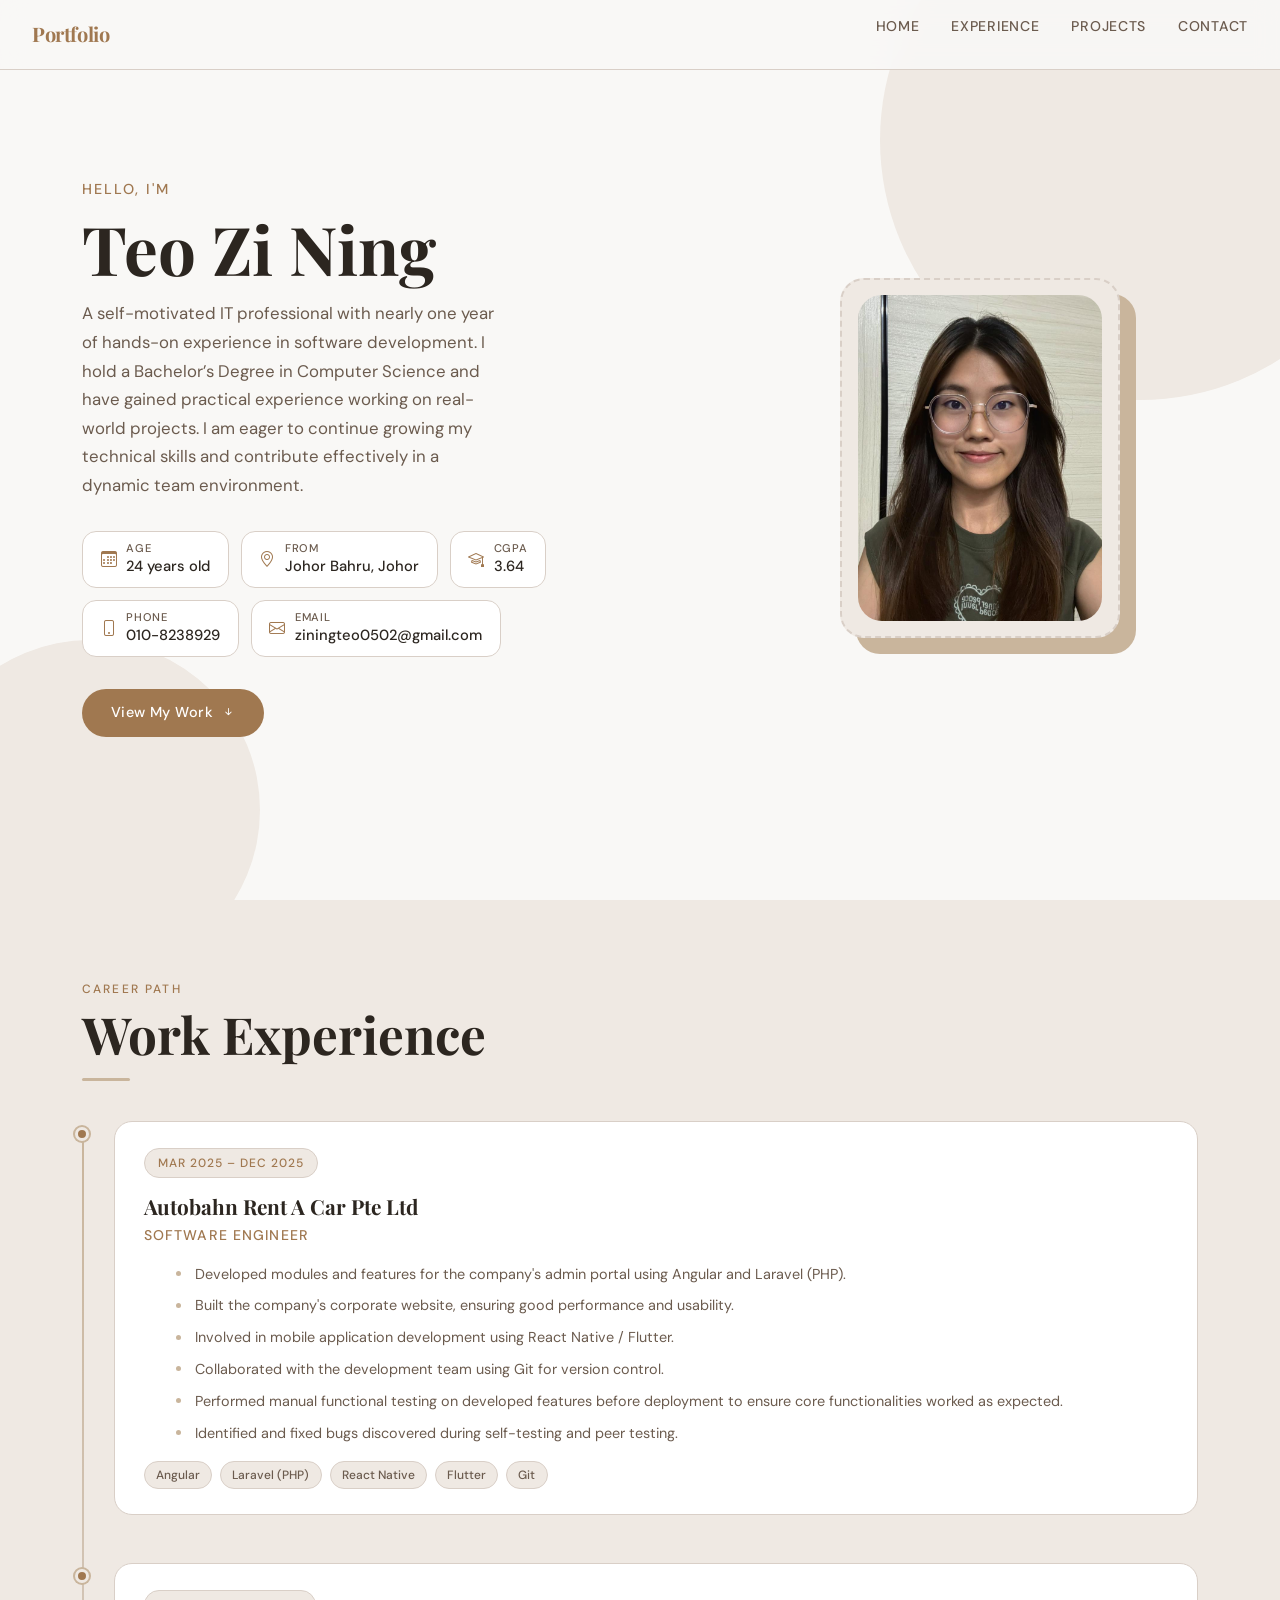
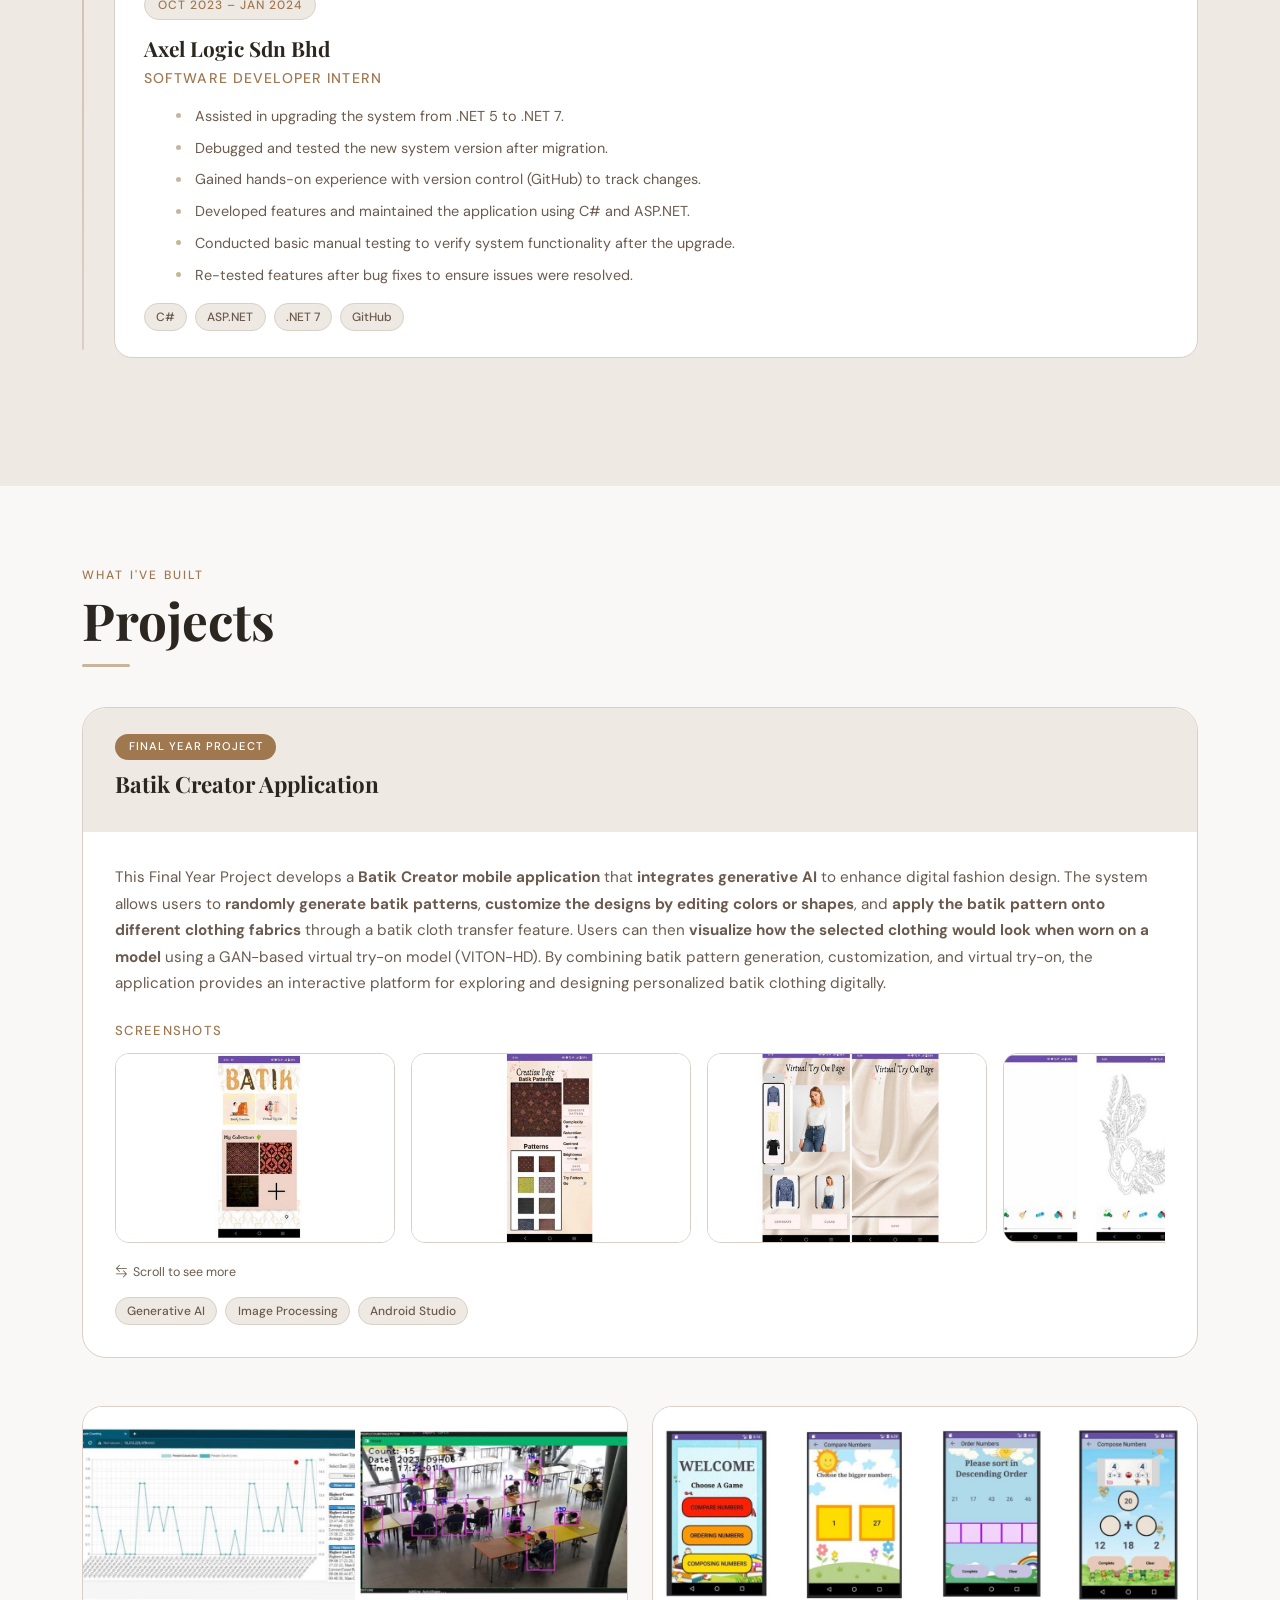
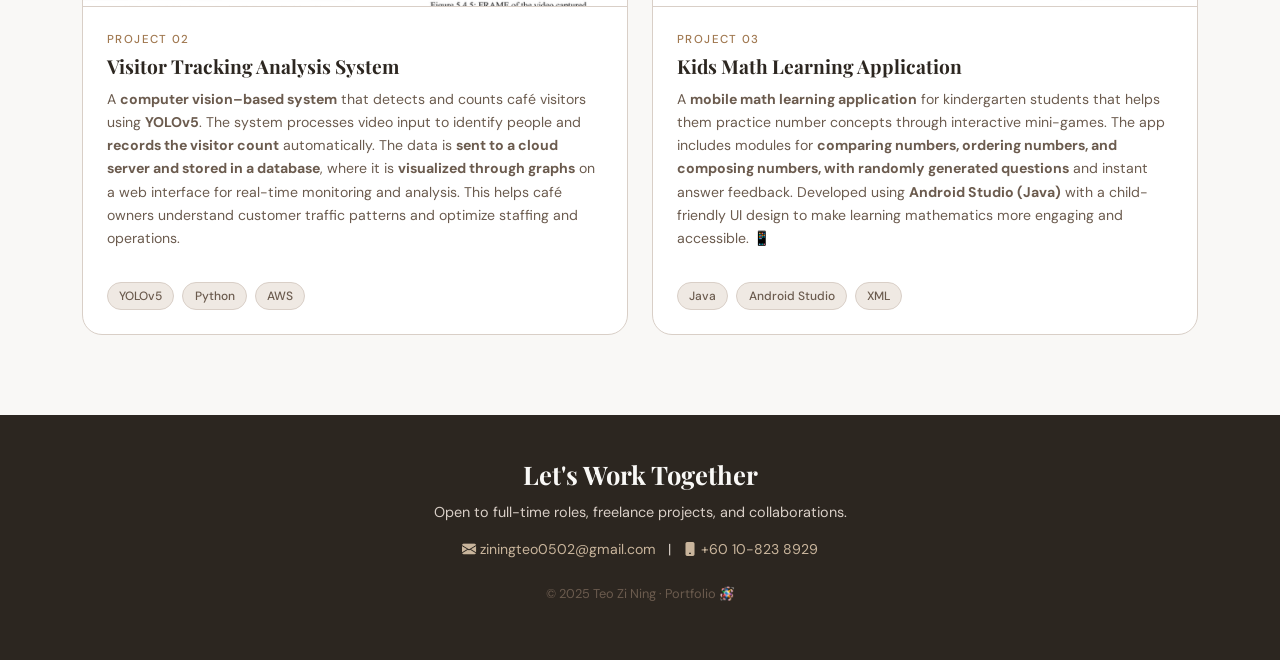
==== index.html @ 74dbf678 "modify img src" ====
<!doctype html>
<html lang="en">
  <head>
    <meta charset="UTF-8" />
    <meta name="viewport" content="width=device-width, initial-scale=1.0" />
    <title>My Portfolio</title>
    <link
      href="https://cdn.jsdelivr.net/npm/bootstrap@5.3.2/dist/css/bootstrap.min.css"
      rel="stylesheet"
    />
    <link
      href="https://fonts.googleapis.com/css2?family=Playfair+Display:wght@400;600;700&family=DM+Sans:wght@300;400;500&display=swap"
      rel="stylesheet"
    />
    <link
      href="https://cdn.jsdelivr.net/npm/bootstrap-icons@1.11.3/font/bootstrap-icons.min.css"
      rel="stylesheet"
    />
    <link rel="stylesheet" href="portfolio.css" />
    <!-- <style>
  
</style> -->
  </head>
  <body>
    <!-- NAV -->
    <nav class="portfolio-nav">
      <div class="logo">Portfolio</div>
      <ul>
        <li><a href="#hero">Home</a></li>
        <li><a href="#experience">Experience</a></li>
        <li><a href="#projects">Projects</a></li>
        <li><a href="#contact">Contact</a></li>
      </ul>
      <button class="hamburger" onclick="openMobile()" aria-label="Open menu">
        <span></span><span></span><span></span>
      </button>
    </nav>

    <!-- MOBILE MENU -->
    <div class="mobile-menu" id="mobileMenu">
      <button class="mobile-close" onclick="closeMobile()">&#x2715;</button>
      <a href="#hero" onclick="closeMobile()">Home</a>
      <a href="#experience" onclick="closeMobile()">Experience</a>
      <a href="#projects" onclick="closeMobile()">Projects</a>
      <a href="#contact" onclick="closeMobile()">Contact</a>
    </div>

    <!-- ════════════════════════════════ SECTION 1: HERO ════════════════════════════════ -->
    <section id="hero">
      <div class="container">
        <div class="hero-inner">
          <div class="row align-items-center g-5">
            <div class="col-lg-7 order-2 order-lg-1">
              <p class="hero-greeting">Hello, I'm</p>
              <h1 class="hero-name">Teo Zi Ning</h1>
              <!-- <h1 class="hero-name">Your <span>Full Name</span><br>Here</h1> -->
              <p class="hero-tagline">
                A self-motivated IT professional with nearly one year of
                hands-on experience in software development. I hold a Bachelor’s
                Degree in Computer Science and have gained practical experience
                working on real-world projects. I am eager to continue growing
                my technical skills and contribute effectively in a dynamic team
                environment.
              </p>

              <div class="info-cards">
                <div class="info-card">
                  <i class="bi bi-calendar3"></i>
                  <div>
                    <span class="label">Age</span>
                    <span class="val">24 years old</span>
                  </div>
                </div>
                <div class="info-card">
                  <i class="bi bi-geo-alt"></i>
                  <div>
                    <span class="label">From</span>
                    <span class="val">Johor Bahru, Johor</span>
                  </div>
                </div>
                <div class="info-card">
                  <i class="bi bi-mortarboard"></i>
                  <div>
                    <span class="label">CGPA</span>
                    <span class="val">3.64</span>
                  </div>
                </div>
                <div class="info-card">
                  <i class="bi bi-phone"></i>
                  <div>
                    <span class="label">Phone</span>
                    <span class="val">010-8238929</span>
                  </div>
                </div>
                <div class="info-card">
                  <i class="bi bi-envelope"></i>
                  <div>
                    <span class="label">Email</span>
                    <span class="val">ziningteo0502@gmail.com</span>
                  </div>
                </div>
              </div>

              <a href="#projects" class="hero-cta">
                View My Work <i class="bi bi-arrow-down-short"></i>
              </a>
            </div>

            <!-- Photo Side -->
            <div
              class="col-lg-5 order-1 order-lg-2 d-flex justify-content-center"
            >
              <div class="hero-photo-wrap">
                <div class="hero-photo-placeholder">
                  <img src="images/self.jpeg" class="hero-photo" alt="Profile Photo" />
                </div>
              </div>
            </div>
          </div>
        </div>
      </div>
    </section>

    <!-- ════════════════════════════════ SECTION 2: EXPERIENCE ════════════════════════════════ -->
    <section id="experience">
      <div class="container">
        <p class="section-label">Career Path</p>
        <h2 class="section-title">Work Experience</h2>
        <div class="divider"></div>

        <div class="row">
          <div class="col-12">
            <div class="timeline">
              <div class="timeline-item" data-animate>
                <div class="timeline-dot"></div>
                <div class="timeline-card">
                  <span class="timeline-period">Mar 2025 – Dec 2025</span>
                  <p class="timeline-company">Autobahn Rent A Car Pte Ltd</p>
                  <p class="timeline-role">Software Engineer</p>
                  <ul class="timeline-duties">
                    <li>
                      Developed modules and features for the company's admin
                      portal using Angular and Laravel (PHP).
                    </li>
                    <li>
                      Built the company's corporate website, ensuring good
                      performance and usability.
                    </li>
                    <li>
                      Involved in mobile application development using React
                      Native / Flutter.
                    </li>
                    <li>
                      Collaborated with the development team using Git for
                      version control.
                    </li>
                    <li>
                      Performed manual functional testing on developed features
                      before deployment to ensure core functionalities worked as
                      expected.
                    </li>
                    <li>
                      Identified and fixed bugs discovered during self-testing
                      and peer testing.
                    </li>
                  </ul>
                  <div class="tech-tags">
                    <span class="tech-tag">Angular</span>
                    <span class="tech-tag">Laravel (PHP)</span>
                    <span class="tech-tag">React Native</span>
                    <span class="tech-tag">Flutter</span>
                    <span class="tech-tag">Git</span>
                  </div>
                </div>
              </div>

              <div class="timeline-item" data-animate>
                <div class="timeline-dot"></div>
                <div class="timeline-card">
                  <span class="timeline-period">Oct 2023 – Jan 2024</span>
                  <p class="timeline-company">Axel Logic Sdn Bhd</p>
                  <p class="timeline-role">Software Developer Intern</p>
                  <ul class="timeline-duties">
                    <li>
                      Assisted in upgrading the system from .NET 5 to .NET 7.
                    </li>
                    <li>
                      Debugged and tested the new system version after
                      migration.
                    </li>
                    <li>
                      Gained hands-on experience with version control (GitHub)
                      to track changes.
                    </li>
                    <li>
                      Developed features and maintained the application using C#
                      and ASP.NET.
                    </li>
                    <li>
                      Conducted basic manual testing to verify system
                      functionality after the upgrade.
                    </li>
                    <li>
                      Re-tested features after bug fixes to ensure issues were
                      resolved.
                    </li>
                  </ul>
                  <div class="tech-tags">
                    <span class="tech-tag">C#</span>
                    <span class="tech-tag">ASP.NET</span>
                    <span class="tech-tag">.NET 7</span>
                    <span class="tech-tag">GitHub</span>
                  </div>
                </div>
              </div>
            </div>
          </div>
        </div>
      </div>
    </section>

    <!-- ════════════════════════════════ SECTION 3: PROJECTS ════════════════════════════════ -->
    <section id="projects">
      <div class="container">
        <p class="section-label">What I've Built</p>
        <h2 class="section-title">Projects</h2>
        <div class="divider"></div>

        <!-- FYP Project -->
        <div class="fyp-card" data-animate-fade>
          <div class="fyp-header">
            <div>
              <span class="fyp-badge">Final Year Project</span>
              <p class="fyp-title">Batik Creator Application</p>
            </div>
          </div>

          <div class="fyp-body open" id="fypBody">
            <p class="fyp-desc">
              This Final Year Project develops a
              <strong>Batik Creator mobile application</strong> that
              <strong>integrates generative AI</strong> to enhance digital
              fashion design. The system allows users to
              <strong>randomly generate batik patterns</strong>,
              <strong>customize the designs by editing colors or shapes</strong
              >, and
              <strong
                >apply the batik pattern onto different clothing fabrics</strong
              >
              through a batik cloth transfer feature. Users can then
              <strong
                >visualize how the selected clothing would look when worn on a
                model</strong
              >
              using a GAN-based virtual try-on model (VITON-HD). By combining
              batik pattern generation, customization, and virtual try-on, the
              application provides an interactive platform for exploring and
              designing personalized batik clothing digitally.
            </p>

            <!-- Scrollable image strip -->
            <p
              style="
                font-size: 0.82rem;
                font-weight: 500;
                text-transform: uppercase;
                letter-spacing: 0.1em;
                color: var(--accent);
                margin-bottom: 0.75rem;
              "
            >
              Screenshots
            </p>
            <div class="img-scroll-track">
              <div class="img-slide">
                <img src="images/fyp1.jpeg" alt="FYP Main Menu" />
              </div>
              <div class="img-slide">
                <img src="images/fyp2.jpeg" alt="FYP Batik Generation" />
              </div>
              <div class="img-slide">
                <img src="images/fyp3.jpeg" alt="FYP Virtual Try On" />
              </div>
              <div class="img-slide">
                <img src="images/fyp4.jpeg" alt="FYP Batik Customization" />
              </div>
              <div class="img-slide">
                <img src="images/fyp5.jpeg" alt="FYP Batik Print On Cloth" />
              </div>
            </div>
            <p class="scroll-hint">
              <i class="bi bi-arrow-left-right"></i> Scroll to see more
            </p>

            <div class="tech-tags mt-3">
              <span class="tech-tag">Generative AI</span>
              <span class="tech-tag">Image Processing</span>
              <span class="tech-tag">Android Studio</span>
            </div>
          </div>
        </div>

        <!-- Other Two Projects -->
        <div class="row g-4">
          <!-- Project 2 -->
          <div class="col-md-6">
            <div class="proj-card" data-animate-fade>
              <div class="proj-img-wrap">
                <img src="images/yolo.jpeg" alt="Project 2" />
              </div>
              <div class="proj-body">
                <p class="proj-num">Project 02</p>
                <h3 class="proj-name">Visitor Tracking Analysis System</h3>
                <p class="proj-desc">
                  A <strong>computer vision–based system</strong> that detects
                  and counts café visitors using <strong>YOLOv5</strong>. The
                  system processes video input to identify people and
                  <strong>records the visitor count</strong> automatically. The
                  data is
                  <strong
                    >sent to a cloud server and stored in a database</strong
                  >, where it is <strong>visualized through graphs</strong> on a
                  web interface for real-time monitoring and analysis. This
                  helps café owners understand customer traffic patterns and
                  optimize staffing and operations.
                </p>
                <div class="tech-tags">
                  <span class="tech-tag">YOLOv5</span>
                  <span class="tech-tag">Python</span>
                  <span class="tech-tag">AWS</span>
                </div>
              </div>
            </div>
          </div>

          <!-- Project 3 -->
          <div class="col-md-6">
            <div class="proj-card" data-animate-fade>
              <div class="proj-img-wrap">
                <img src="images/kidsmath.jpeg" alt="Project 3" />
              </div>
              <div class="proj-body">
                <p class="proj-num">Project 03</p>
                <h3 class="proj-name">Kids Math Learning Application</h3>
                <p class="proj-desc">
                  A <strong>mobile math learning application</strong> for
                  kindergarten students that helps them practice number concepts
                  through interactive mini-games. The app includes modules for
                  <strong
                    >comparing numbers, ordering numbers, and composing numbers,
                    with randomly generated questions</strong
                  >
                  and instant answer feedback. Developed using
                  <strong>Android Studio (Java)</strong> with a child-friendly
                  UI design to make learning mathematics more engaging and
                  accessible. 📱
                </p>
                <div class="tech-tags">
                  <span class="tech-tag">Java</span>
                  <span class="tech-tag">Android Studio</span>
                  <span class="tech-tag">XML</span>
                </div>
              </div>
            </div>
          </div>
        </div>
      </div>
    </section>

    <!-- ════════════════════════════════ FOOTER / CONTACT ════════════════════════════════ -->
    <footer id="contact">
      <div class="container">
        <p
          style="
            font-family: &quot;Playfair Display&quot;, serif;
            font-size: 1.6rem;
            font-weight: 700;
            color: var(--cream);
            margin-bottom: 0.5rem;
          "
        >
          Let's Work Together
        </p>
        <p style="color: var(--warm); margin-bottom: 1rem; font-size: 0.9rem">
          Open to full-time roles, freelance projects, and collaborations.
        </p>
        <p style="margin-bottom: 1.5rem">
          <a href="mailto:ziningteo0502@gmail.com">
            <i class="bi bi-envelope-fill" style="color: var(--sand)"></i>
            ziningteo0502@gmail.com
          </a>
          &nbsp;&nbsp;|&nbsp;&nbsp;
          <a href="tel:+60108238929">
            <i class="bi bi-phone-fill" style="color: var(--sand)"></i>
            +60 10-823 8929
          </a>
        </p>
        <p style="color: var(--mid); font-size: 0.8rem">
          © 2025 Teo Zi Ning · Portfolio 🪅
        </p>
      </div>
    </footer>

    <script src="https://cdn.jsdelivr.net/npm/bootstrap@5.3.2/dist/js/bootstrap.bundle.min.js"></script>
    <script>
      /* Mobile menu */
      function openMobile() {
        document.getElementById("mobileMenu").classList.add("open");
        document.body.style.overflow = "hidden";
      }
      function closeMobile() {
        document.getElementById("mobileMenu").classList.remove("open");
        document.body.style.overflow = "";
      }

      /* Scroll-reveal — triggers every time element enters viewport */
      const io = new IntersectionObserver(
        (entries) => {
          entries.forEach((e) => {
            if (e.isIntersecting) {
              e.target.classList.add("visible");
            } else {
              e.target.classList.remove("visible");
            }
          });
        },
        { threshold: 0.12 },
      );

      document
        .querySelectorAll("[data-animate], [data-animate-fade]")
        .forEach((el) => io.observe(el));
    </script>
  </body>
</html>
---- portfolio.css ----
:root {
  --cream: #f9f8f6;
  --linen: #efe9e3;
  --warm: #d9cfc7;
  --sand: #c9b59c;
  --dark: #2c2620;
  --mid: #6b5b4e;
  --accent: #a07850;
}

* {
  margin: 0;
  padding: 0;
  box-sizing: border-box;
}

html {
  scroll-behavior: smooth;
}

body {
  background: var(--cream);
  color: var(--dark);
  font-family: "DM Sans", sans-serif;
  font-weight: 400;
  overflow-x: hidden;
}

h1,
h2,
h3,
h4 {
  font-family: "Playfair Display", serif;
}

/* ─── NAVBAR ─── */
nav.portfolio-nav {
  position: fixed;
  top: 0;
  left: 0;
  right: 0;
  z-index: 999;
  background: rgba(249, 248, 246, 0.88);
  backdrop-filter: blur(12px);
  border-bottom: 1px solid var(--warm);
  padding: 0.9rem 2rem;
  display: flex;
  align-items: center;
  justify-content: space-between;
}
nav.portfolio-nav .logo {
  font-family: "Playfair Display", serif;
  font-size: 1.25rem;
  font-weight: 700;
  color: var(--accent);
  letter-spacing: -0.02em;
}
nav.portfolio-nav ul {
  list-style: none;
  display: flex;
  gap: 2rem;
}
nav.portfolio-nav ul a {
  text-decoration: none;
  color: var(--mid);
  font-size: 0.88rem;
  font-weight: 500;
  letter-spacing: 0.05em;
  text-transform: uppercase;
  transition: color 0.25s;
}
nav.portfolio-nav ul a:hover {
  color: var(--accent);
}

.hamburger {
  display: none;
  flex-direction: column;
  gap: 5px;
  cursor: pointer;
  background: none;
  border: none;
  padding: 4px;
}
.hamburger span {
  display: block;
  width: 24px;
  height: 2px;
  background: var(--dark);
  border-radius: 2px;
  transition: all 0.3s;
}
.mobile-menu {
  display: none;
  position: fixed;
  top: 0;
  left: 0;
  right: 0;
  bottom: 0;
  background: rgba(249, 248, 246, 0.97);
  z-index: 998;
  flex-direction: column;
  align-items: center;
  justify-content: center;
  gap: 2rem;
}
.mobile-menu.open {
  display: flex;
}
.mobile-menu a {
  font-family: "Playfair Display", serif;
  font-size: 2rem;
  text-decoration: none;
  color: var(--dark);
  transition: color 0.2s;
}
.mobile-menu a:hover {
  color: var(--accent);
}
.mobile-close {
  position: absolute;
  top: 1.2rem;
  right: 1.5rem;
  background: none;
  border: none;
  font-size: 2rem;
  cursor: pointer;
  color: var(--dark);
}

/* ─── SECTION HELPERS ─── */
section {
  padding: 5rem 0;
}
.section-label {
  font-size: 0.75rem;
  font-weight: 500;
  letter-spacing: 0.18em;
  text-transform: uppercase;
  color: var(--accent);
  margin-bottom: 0.5rem;
}
.section-title {
  font-size: clamp(2rem, 5vw, 3.2rem);
  font-weight: 700;
  line-height: 1.1;
  color: var(--dark);
}
.divider {
  width: 48px;
  height: 3px;
  background: var(--sand);
  border-radius: 2px;
  margin: 1rem 0 2.5rem;
}

/* ─── SECTION 1: HERO ─── */
#hero {
  min-height: 100vh;
  padding-top: 6rem;
  background: var(--cream);
  display: flex;
  align-items: center;
  position: relative;
  overflow: hidden;
}
#hero::before {
  content: "";
  position: absolute;
  top: -120px;
  right: -120px;
  width: 520px;
  height: 520px;
  border-radius: 50%;
  background: var(--linen);
  z-index: 0;
}
#hero::after {
  content: "";
  position: absolute;
  bottom: -80px;
  left: -80px;
  width: 340px;
  height: 340px;
  border-radius: 50%;
  background: var(--linen);
  z-index: 0;
}

.hero-inner {
  position: relative;
  z-index: 1;
  width: 100%;
}

.hero-photo-wrap {
  position: relative;
  display: inline-block;
}
.hero-photo-wrap::before {
  content: "";
  position: absolute;
  top: 16px;
  left: 16px;
  width: 100%;
  height: 100%;
  border-radius: 24px;
  background: var(--sand);
  z-index: 0;
}
.hero-photo {
  position: relative;
  z-index: 1;
  width: 100%;
  max-width: 320px;
  height: 380px;
  object-fit: cover;
  border-radius: 24px;
  display: block;
  background: var(--linen);
}
.hero-photo-placeholder {
  position: relative;
  z-index: 1;
  width: 280px;
  height: 360px;
  border-radius: 24px;
  background: var(--linen);
  border: 2px dashed var(--warm);
  display: flex;
  flex-direction: column;
  align-items: center;
  justify-content: center;
  color: var(--mid);
  gap: 0.5rem;
  font-size: 0.85rem;
  text-align: center;
  padding: 1rem;
}
.hero-photo-placeholder i {
  font-size: 2.5rem;
  color: var(--sand);
}

.hero-greeting {
  font-size: 0.9rem;
  font-weight: 500;
  letter-spacing: 0.14em;
  text-transform: uppercase;
  color: var(--accent);
  margin-bottom: 0.75rem;
  opacity: 0;
  animation: fadeUp 0.7s 0.2s forwards;
}
.hero-name {
  font-size: clamp(2.4rem, 6vw, 4.2rem);
  font-weight: 700;
  line-height: 1.05;
  color: var(--dark);
  margin-bottom: 1rem;
  opacity: 0;
  animation: fadeUp 0.7s 0.4s forwards;
}
.hero-name span {
  color: var(--accent);
}

.hero-tagline {
  font-size: 1.05rem;
  color: var(--mid);
  max-width: 420px;
  line-height: 1.7;
  margin-bottom: 2rem;
  opacity: 0;
  animation: fadeUp 0.7s 0.6s forwards;
}

.info-cards {
  display: flex;
  flex-wrap: wrap;
  gap: 0.75rem;
  margin-bottom: 2rem;
  opacity: 0;
  animation: fadeUp 0.7s 0.8s forwards;
}
.info-card {
  background: white;
  border: 1px solid var(--warm);
  border-radius: 14px;
  padding: 0.65rem 1.1rem;
  display: flex;
  align-items: center;
  gap: 0.6rem;
  font-size: 0.88rem;
  color: var(--dark);
  transition:
    border-color 0.25s,
    transform 0.25s;
}
.info-card:hover {
  border-color: var(--sand);
  transform: translateY(-2px);
}
.info-card i {
  color: var(--accent);
  font-size: 1rem;
}
.info-card .label {
  font-size: 0.7rem;
  color: var(--mid);
  font-weight: 500;
  text-transform: uppercase;
  letter-spacing: 0.06em;
  display: block;
  line-height: 1;
  margin-bottom: 1px;
}
.info-card .val {
  font-weight: 500;
  color: var(--dark);
  font-size: 0.92rem;
}

.hero-cta {
  display: inline-flex;
  align-items: center;
  gap: 0.5rem;
  background: var(--accent);
  color: white;
  padding: 0.8rem 1.8rem;
  border-radius: 50px;
  text-decoration: none;
  font-weight: 500;
  font-size: 0.9rem;
  letter-spacing: 0.03em;
  transition:
    background 0.25s,
    transform 0.25s;
  opacity: 0;
  animation: fadeUp 0.7s 1s forwards;
}
.hero-cta:hover {
  background: var(--dark);
  color: white;
  transform: translateY(-2px);
}

/* ─── SECTION 2: EXPERIENCE ─── */
#experience {
  background: var(--linen);
}
.timeline {
  position: relative;
  padding-left: 2rem;
}
.timeline::before {
  content: "";
  position: absolute;
  left: 0;
  top: 8px;
  bottom: 8px;
  width: 2px;
  background: linear-gradient(to bottom, var(--sand), var(--warm));
  border-radius: 2px;
}
.timeline-item {
  position: relative;
  margin-bottom: 3rem;
  /* opacity: 0;
  transform: translateX(-20px);
  transition:
    opacity 0.6s,
    transform 0.6s; */
}
/* .timeline-item.visible {
  opacity: 1;
  transform: translateX(0);
} */
.timeline-dot {
  position: absolute;
  left: -2.45rem;
  top: 6px;
  width: 14px;
  height: 14px;
  border-radius: 50%;
  background: var(--accent);
  border: 3px solid var(--linen);
  box-shadow: 0 0 0 2px var(--sand);
}
.timeline-card {
  background: white;
  border: 1px solid var(--warm);
  border-radius: 18px;
  padding: 1.6rem 1.8rem;
  transition:
    box-shadow 0.25s,
    transform 0.25s;
}
.timeline-card:hover {
  box-shadow: 0 8px 32px rgba(160, 120, 80, 0.12);
  transform: translateY(-3px);
}
.timeline-period {
  display: inline-block;
  background: var(--linen);
  color: var(--accent);
  font-size: 0.75rem;
  font-weight: 500;
  letter-spacing: 0.08em;
  text-transform: uppercase;
  padding: 0.3rem 0.85rem;
  border-radius: 50px;
  margin-bottom: 0.85rem;
  border: 1px solid var(--warm);
}
.timeline-company {
  font-family: "Playfair Display", serif;
  font-size: 1.3rem;
  font-weight: 700;
  color: var(--dark);
  margin-bottom: 0.2rem;
}
.timeline-role {
  font-size: 0.88rem;
  font-weight: 500;
  color: var(--accent);
  text-transform: uppercase;
  letter-spacing: 0.08em;
  margin-bottom: 1rem;
}
.timeline-duties {
  list-style: none;
  display: flex;
  flex-direction: column;
  gap: 0.55rem;
}
.timeline-duties li {
  font-size: 0.9rem;
  color: var(--mid);
  padding-left: 1.2rem;
  position: relative;
  line-height: 1.6;
}
.timeline-duties li::before {
  content: "";
  position: absolute;
  left: 0;
  top: 0.58em;
  width: 5px;
  height: 5px;
  border-radius: 50%;
  background: var(--sand);
}
.tech-tags {
  display: flex;
  flex-wrap: wrap;
  gap: 0.5rem;
  margin-top: 1rem;
}
.tech-tag {
  background: var(--linen);
  border: 1px solid var(--warm);
  color: var(--mid);
  font-size: 0.75rem;
  font-weight: 500;
  padding: 0.25rem 0.7rem;
  border-radius: 50px;
}

/* ─── SECTION 3: PROJECTS ─── */
#projects {
  background: var(--cream);
}

/* FYP Card */
.fyp-card {
  background: white;
  border: 1px solid var(--warm);
  border-radius: 24px;
  overflow: hidden;
  margin-bottom: 3rem;
  /* opacity: 0;
  transform: translateY(24px);
  transition:
    opacity 0.6s,
    transform 0.6s; */
}
/* .fyp-card.visible {
  opacity: 1;
  transform: translateY(0);
} */

.fyp-header {
  background: var(--linen);
  padding: 1.6rem 2rem;
  display: flex;
  align-items: flex-start;
  justify-content: space-between;
  gap: 1rem;
  /* cursor: pointer;
  user-select: none; */
  transition: background 0.2s;
}
.fyp-header:hover {
  background: var(--warm);
}
.fyp-badge {
  display: inline-block;
  background: var(--accent);
  color: white;
  font-size: 0.7rem;
  font-weight: 500;
  letter-spacing: 0.1em;
  text-transform: uppercase;
  padding: 0.3rem 0.85rem;
  border-radius: 50px;
  margin-bottom: 0.5rem;
}
.fyp-title {
  font-family: "Playfair Display", serif;
  font-size: 1.4rem;
  font-weight: 700;
  color: var(--dark);
  margin-bottom: 0.3rem;
}
.fyp-toggle {
  background: none;
  border: none;
  cursor: pointer;
  padding: 0.3rem;
  color: var(--accent);
  font-size: 1.4rem;
  line-height: 1;
  transition: transform 0.35s;
  flex-shrink: 0;
  margin-top: 0.2rem;
}
.fyp-toggle.open {
  transform: rotate(180deg);
}

.fyp-body {
  display: none;
  padding: 2rem;
}
.fyp-body.open {
  display: block;
}

.fyp-desc {
  font-size: 0.95rem;
  color: var(--mid);
  line-height: 1.75;
  margin-bottom: 1.5rem;
}

/* Scrollable image gallery */
.img-scroll-track {
  display: flex;
  gap: 1rem;
  overflow-x: auto;
  padding-bottom: 0.75rem;
  scroll-snap-type: x mandatory;
  -webkit-overflow-scrolling: touch;
}
.img-scroll-track::-webkit-scrollbar {
  height: 5px;
}
.img-scroll-track::-webkit-scrollbar-track {
  background: var(--linen);
  border-radius: 4px;
}
.img-scroll-track::-webkit-scrollbar-thumb {
  background: var(--sand);
  border-radius: 4px;
}

.img-slide {
  scroll-snap-align: start;
  flex-shrink: 0;
  width: 280px;
  height: 190px;
  border-radius: 14px;
  overflow: hidden;
  background: var(--linen);
  border: 1px solid var(--warm);
  position: relative;
}
.img-slide img {
  width: 100%;
  height: 100%;
  object-fit: cover;
  display: block;
}
.img-slide-placeholder {
  width: 100%;
  height: 100%;
  display: flex;
  flex-direction: column;
  align-items: center;
  justify-content: center;
  color: var(--mid);
  gap: 0.4rem;
  font-size: 0.8rem;
  text-align: center;
  padding: 1rem;
}
.img-slide-placeholder i {
  font-size: 2rem;
  color: var(--sand);
}

.scroll-hint {
  font-size: 0.78rem;
  color: var(--mid);
  margin-top: 0.5rem;
  display: flex;
  align-items: center;
  gap: 0.4rem;
}

/* Other project cards */
.proj-card {
  background: white;
  border: 1px solid var(--warm);
  border-radius: 20px;
  overflow: hidden;
  height: 100%;
  display: flex;
  flex-direction: column;
  transition:
    box-shadow 0.3s,
    transform 0.3s;
  /* opacity: 0;
  transform: translateY(20px); */
  transition:
    opacity 0.6s,
    transform 0.6s,
    box-shadow 0.3s;
}
/* .proj-card.visible {
  opacity: 1;
  transform: translateY(0);
} */
.proj-card:hover {
  box-shadow: 0 12px 40px rgba(160, 120, 80, 0.14);
  transform: translateY(-4px) !important;
}
.proj-img-wrap {
  height: 200px;
  background: var(--linen);
  display: flex;
  align-items: center;
  justify-content: center;
  position: relative;
  overflow: hidden;
  border-bottom: 1px solid var(--warm);
  flex-shrink: 0;
}
.proj-img-wrap img {
  width: 100%;
  height: 100%;
  object-fit: cover;
  display: block;
}
.proj-img-placeholder {
  display: flex;
  flex-direction: column;
  align-items: center;
  gap: 0.5rem;
  color: var(--mid);
  font-size: 0.82rem;
  text-align: center;
  padding: 1rem;
}
.proj-img-placeholder i {
  font-size: 2.5rem;
  color: var(--sand);
}

.proj-body {
  padding: 1.5rem;
  flex: 1;
  display: flex;
  flex-direction: column;
}
.proj-num {
  font-size: 0.72rem;
  font-weight: 500;
  letter-spacing: 0.12em;
  text-transform: uppercase;
  color: var(--accent);
  margin-bottom: 0.4rem;
}
.proj-name {
  font-family: "Playfair Display", serif;
  font-size: 1.2rem;
  font-weight: 700;
  color: var(--dark);
  margin-bottom: 0.6rem;
}
.proj-desc {
  font-size: 0.88rem;
  color: var(--mid);
  line-height: 1.65;
  flex: 1;
  margin-bottom: 1rem;
}

/* ─── FOOTER ─── */
footer {
  background: var(--dark);
  color: var(--warm);
  padding: 2.5rem 0;
  text-align: center;
  font-size: 0.88rem;
}
footer a {
  color: var(--sand);
  text-decoration: none;
}

/* ─── ANIMATIONS ─── */
@keyframes fadeUp {
  from {
    opacity: 0;
    transform: translateY(22px);
  }
  to {
    opacity: 1;
    transform: translateY(0);
  }
}

/* ─── RESPONSIVE ─── */
@media (max-width: 768px) {
  nav.portfolio-nav ul {
    display: none;
  }
  .hamburger {
    display: flex;
  }
  #hero {
    padding-top: 5rem;
  }
  .hero-photo-placeholder {
    width: 220px;
    height: 280px;
  }
  .timeline {
    padding-left: 1.5rem;
  }
  .timeline-dot {
    left: -1.95rem;
  }
  .img-slide {
    width: 220px;
    height: 155px;
  }
  section {
    padding: 3.5rem 0;
  }
}

/* ─── SCROLL REVEAL ─── */
[data-animate],
[data-animate-fade] {
  opacity: 0;
  transform: translateY(20px);
  transition: opacity 0.6s, transform 0.6s;
}
[data-animate].visible,
[data-animate-fade].visible {
  opacity: 1;
  transform: translateY(0);
}
[data-animate] {
  transform: translateX(-20px);
}
[data-animate].visible {
  transform: translateX(0);
}
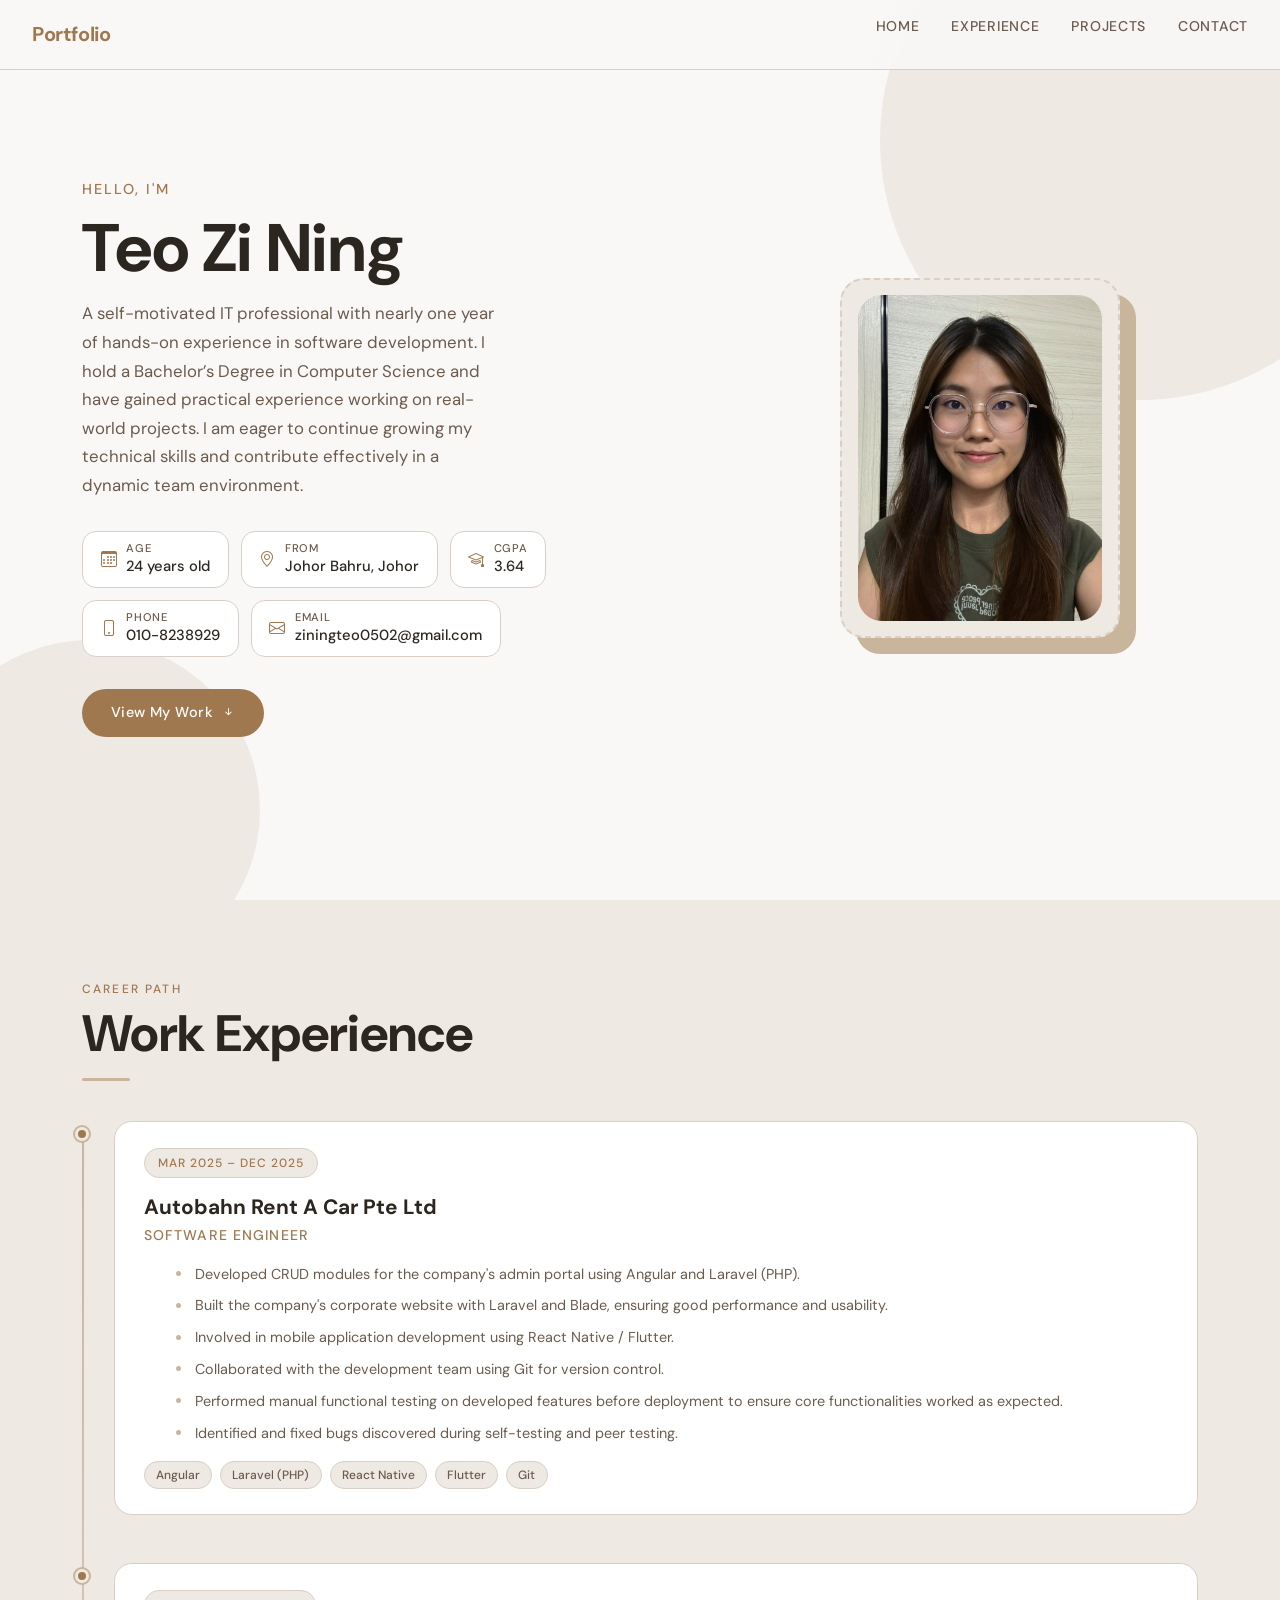
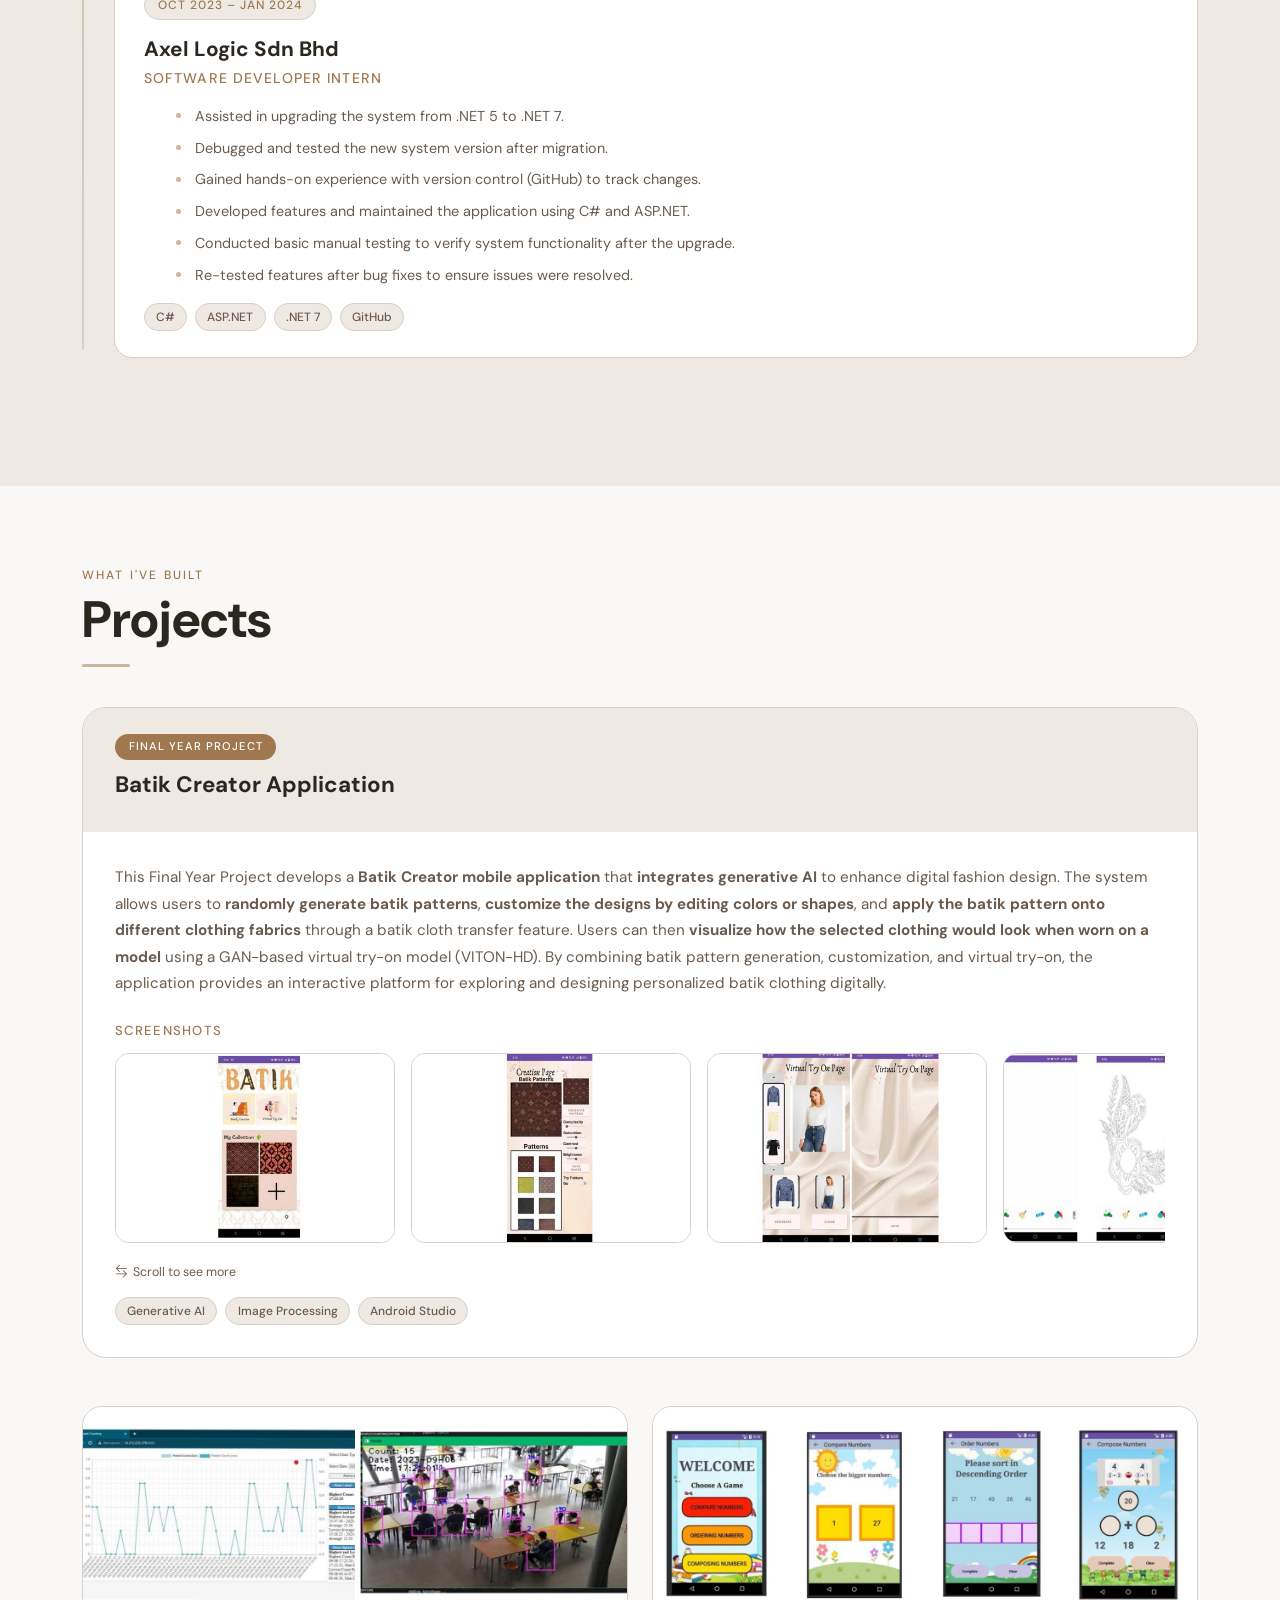
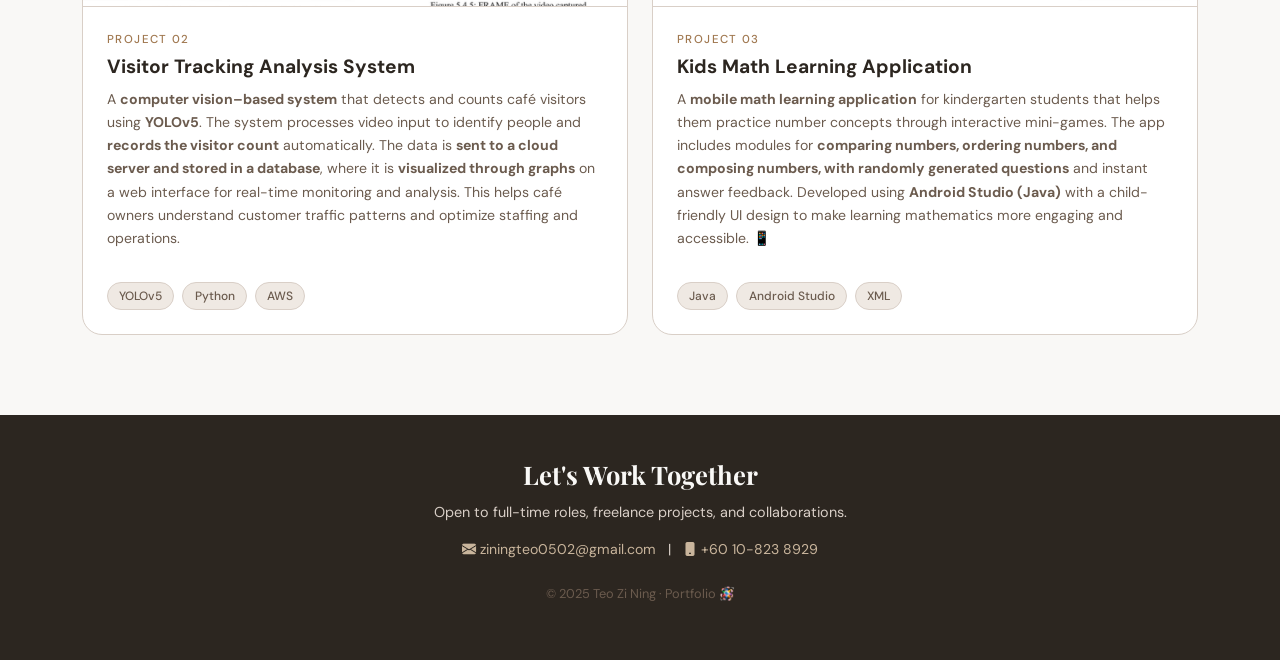
==== commit 433035ec: "change font family" ====
--- a/index.html
+++ b/index.html
@@ -139,11 +139,11 @@
                   <p class="timeline-role">Software Engineer</p>
                   <ul class="timeline-duties">
                     <li>
-                      Developed modules and features for the company's admin
+                      Developed CRUD modules for the company's admin
                       portal using Angular and Laravel (PHP).
                     </li>
                     <li>
-                      Built the company's corporate website, ensuring good
+                      Built the company's corporate website with Laravel and Blade, ensuring good
                       performance and usability.
                     </li>
                     <li>
--- a/portfolio.css
+++ b/portfolio.css
@@ -30,7 +30,7 @@
 h2,
 h3,
 h4 {
-  font-family: "Playfair Display", serif;
+  font-family: "DM Sans", sans-serif;
 }
 
 /* ─── NAVBAR ─── */
@@ -49,7 +49,7 @@
   justify-content: space-between;
 }
 nav.portfolio-nav .logo {
-  font-family: "Playfair Display", serif;
+  font-family: "DM Sans", sans-serif;
   font-size: 1.25rem;
   font-weight: 700;
   color: var(--accent);
@@ -108,7 +108,7 @@
   display: flex;
 }
 .mobile-menu a {
-  font-family: "Playfair Display", serif;
+  font-family: "DM Sans", sans-serif;
   font-size: 2rem;
   text-decoration: none;
   color: var(--dark);
@@ -414,7 +414,7 @@
   border: 1px solid var(--warm);
 }
 .timeline-company {
-  font-family: "Playfair Display", serif;
+  font-family: "DM Sans", sans-serif;
   font-size: 1.3rem;
   font-weight: 700;
   color: var(--dark);
@@ -517,7 +517,7 @@
   margin-bottom: 0.5rem;
 }
 .fyp-title {
-  font-family: "Playfair Display", serif;
+  font-family: "DM Sans", sans-serif;
   font-size: 1.4rem;
   font-weight: 700;
   color: var(--dark);
@@ -693,7 +693,7 @@
   margin-bottom: 0.4rem;
 }
 .proj-name {
-  font-family: "Playfair Display", serif;
+  font-family: "DM Sans", sans-serif;
   font-size: 1.2rem;
   font-weight: 700;
   color: var(--dark);
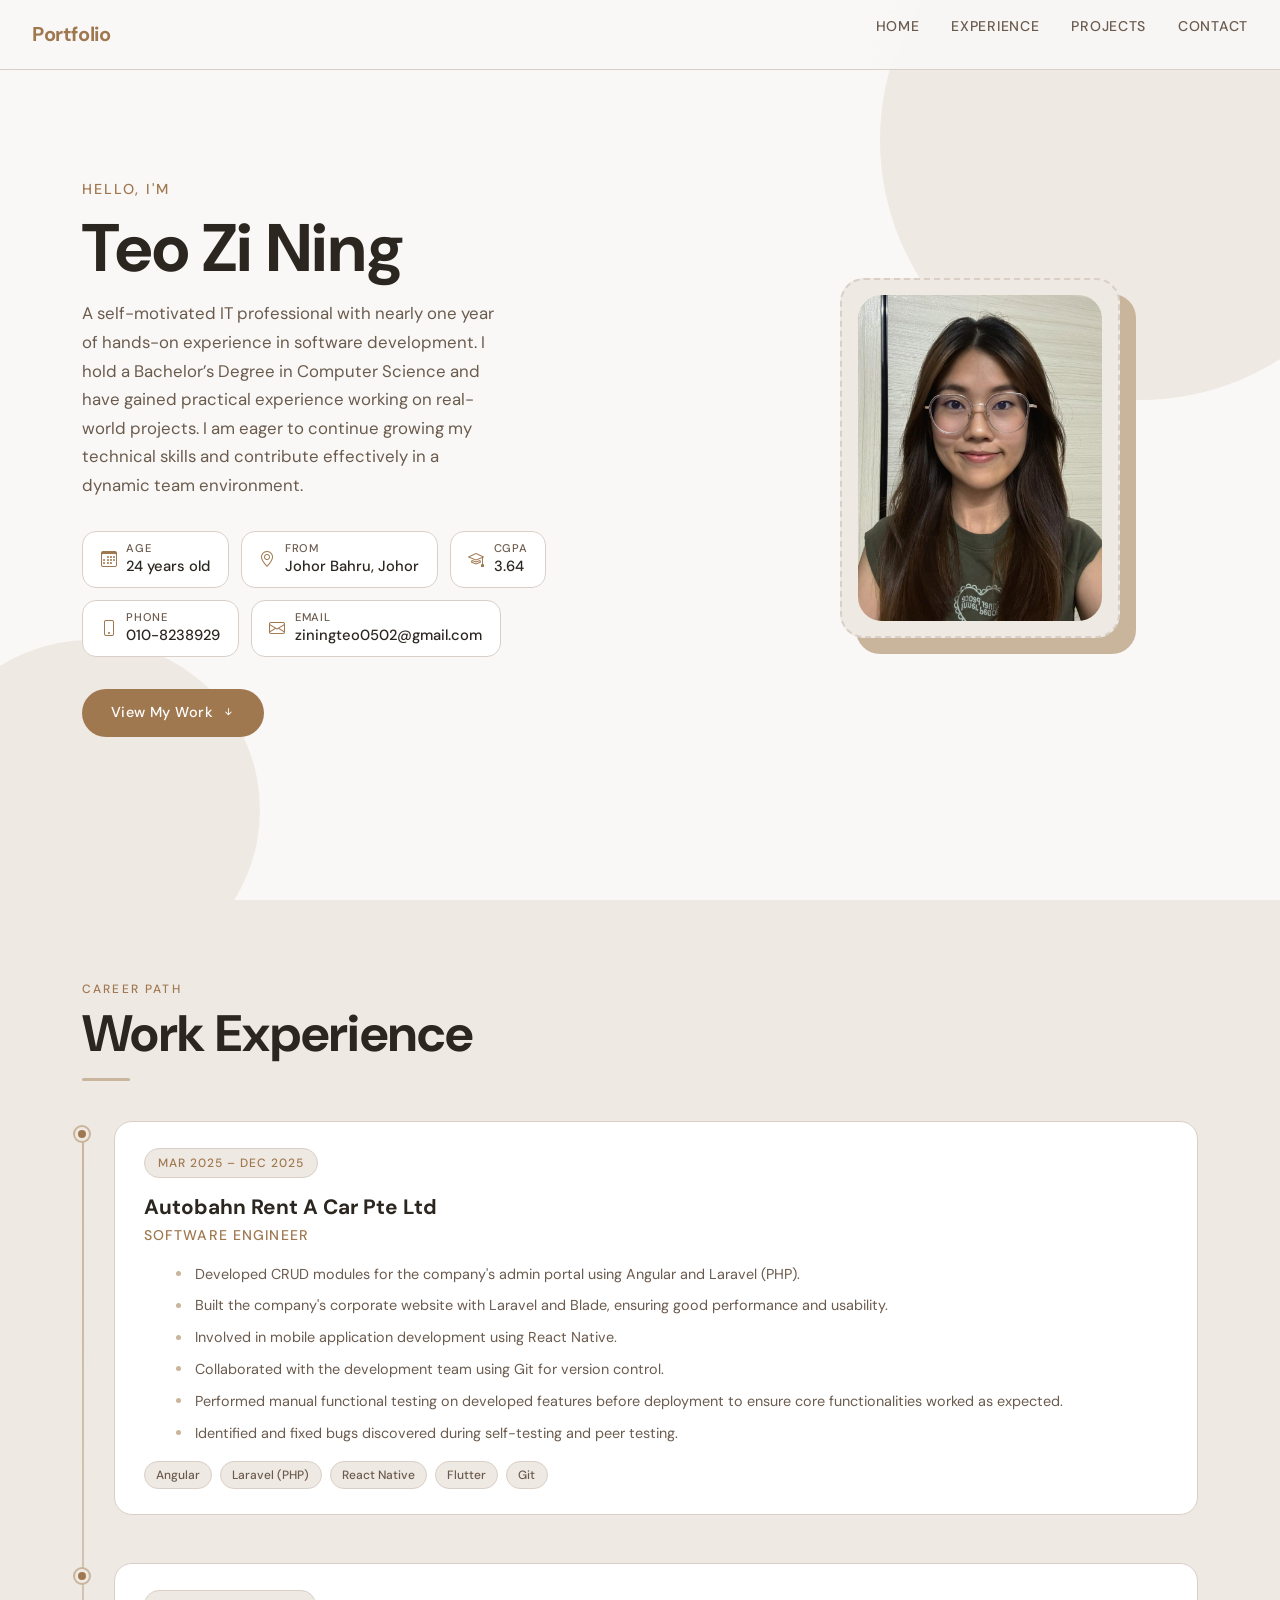
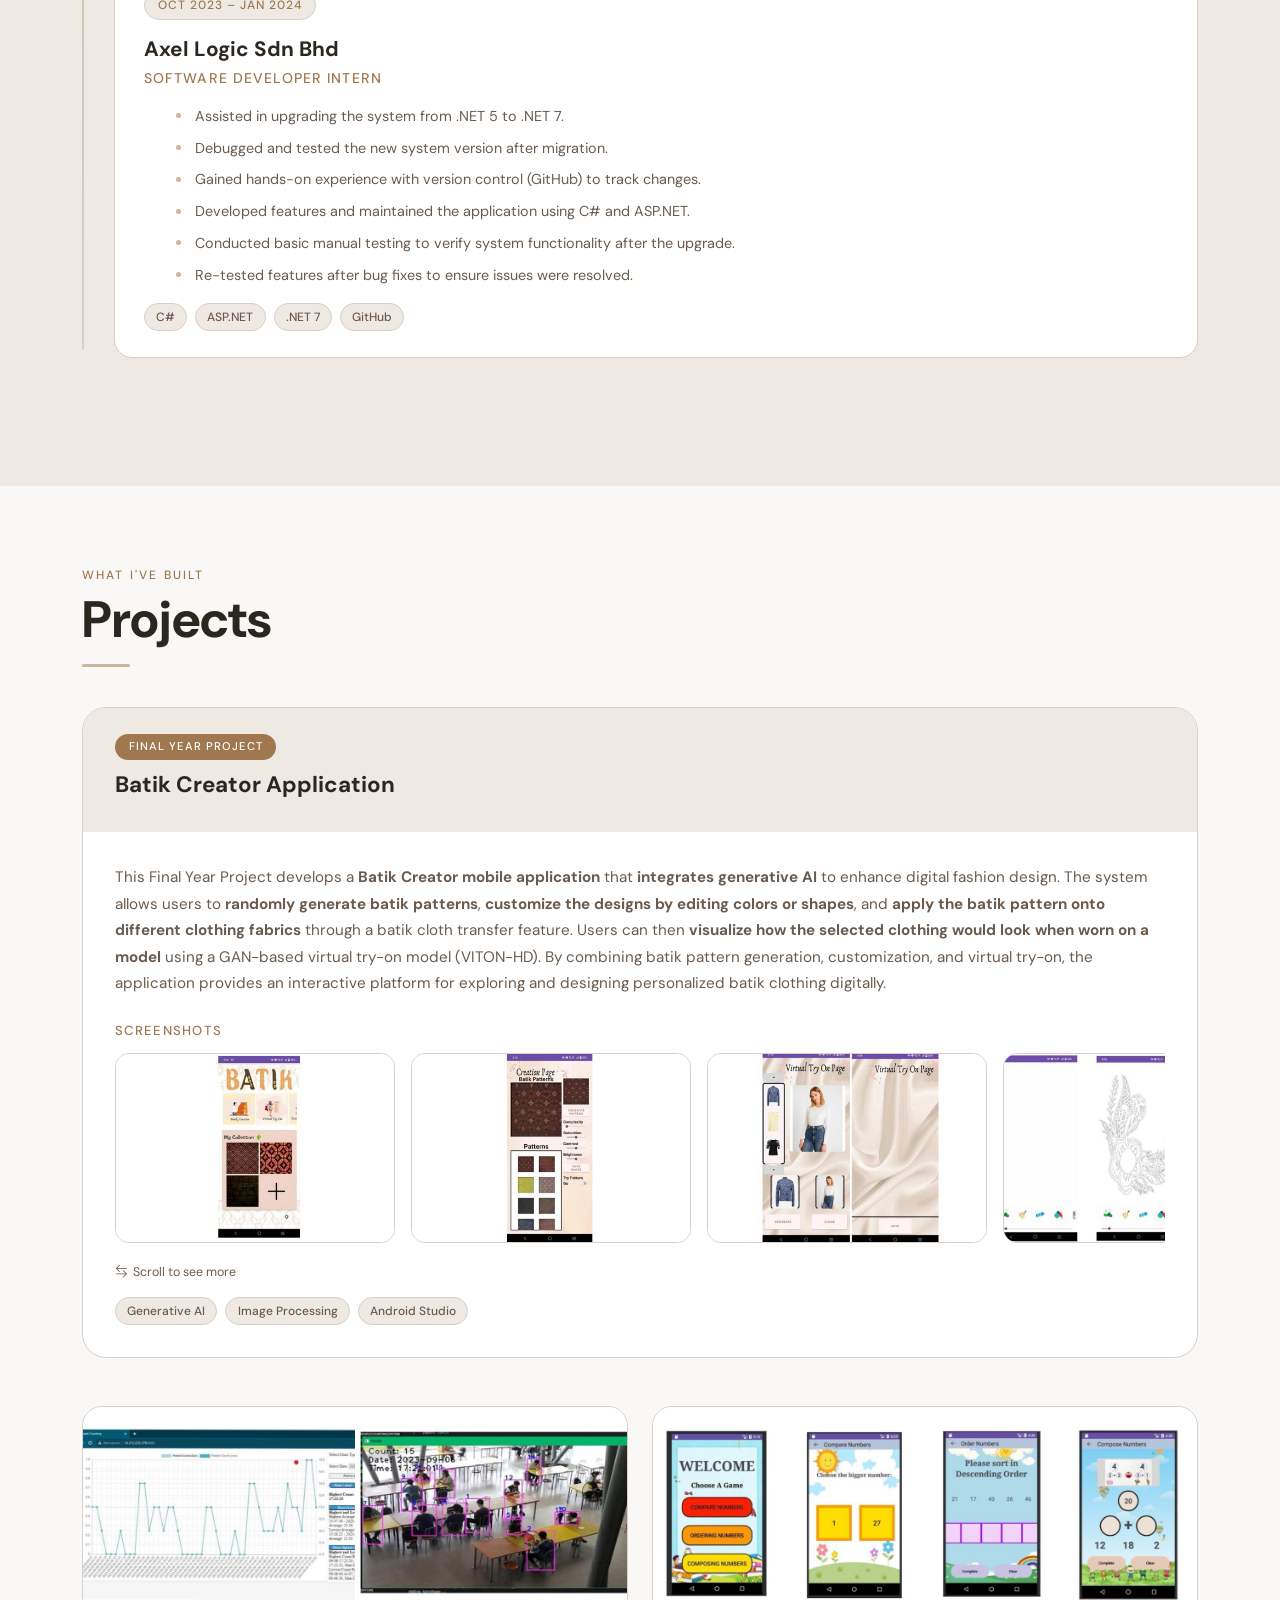
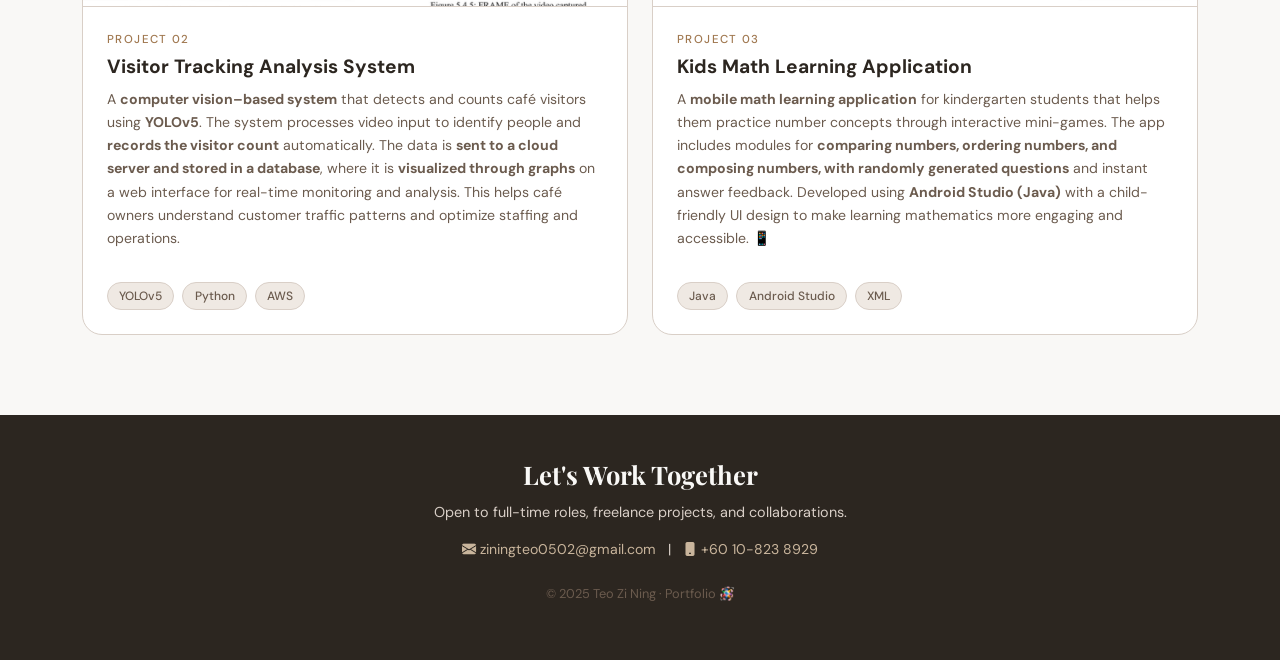
==== commit 02434b73: "change content" ====
--- a/index.html
+++ b/index.html
@@ -148,7 +148,7 @@
                     </li>
                     <li>
                       Involved in mobile application development using React
-                      Native / Flutter.
+                      Native.
                     </li>
                     <li>
                       Collaborated with the development team using Git for
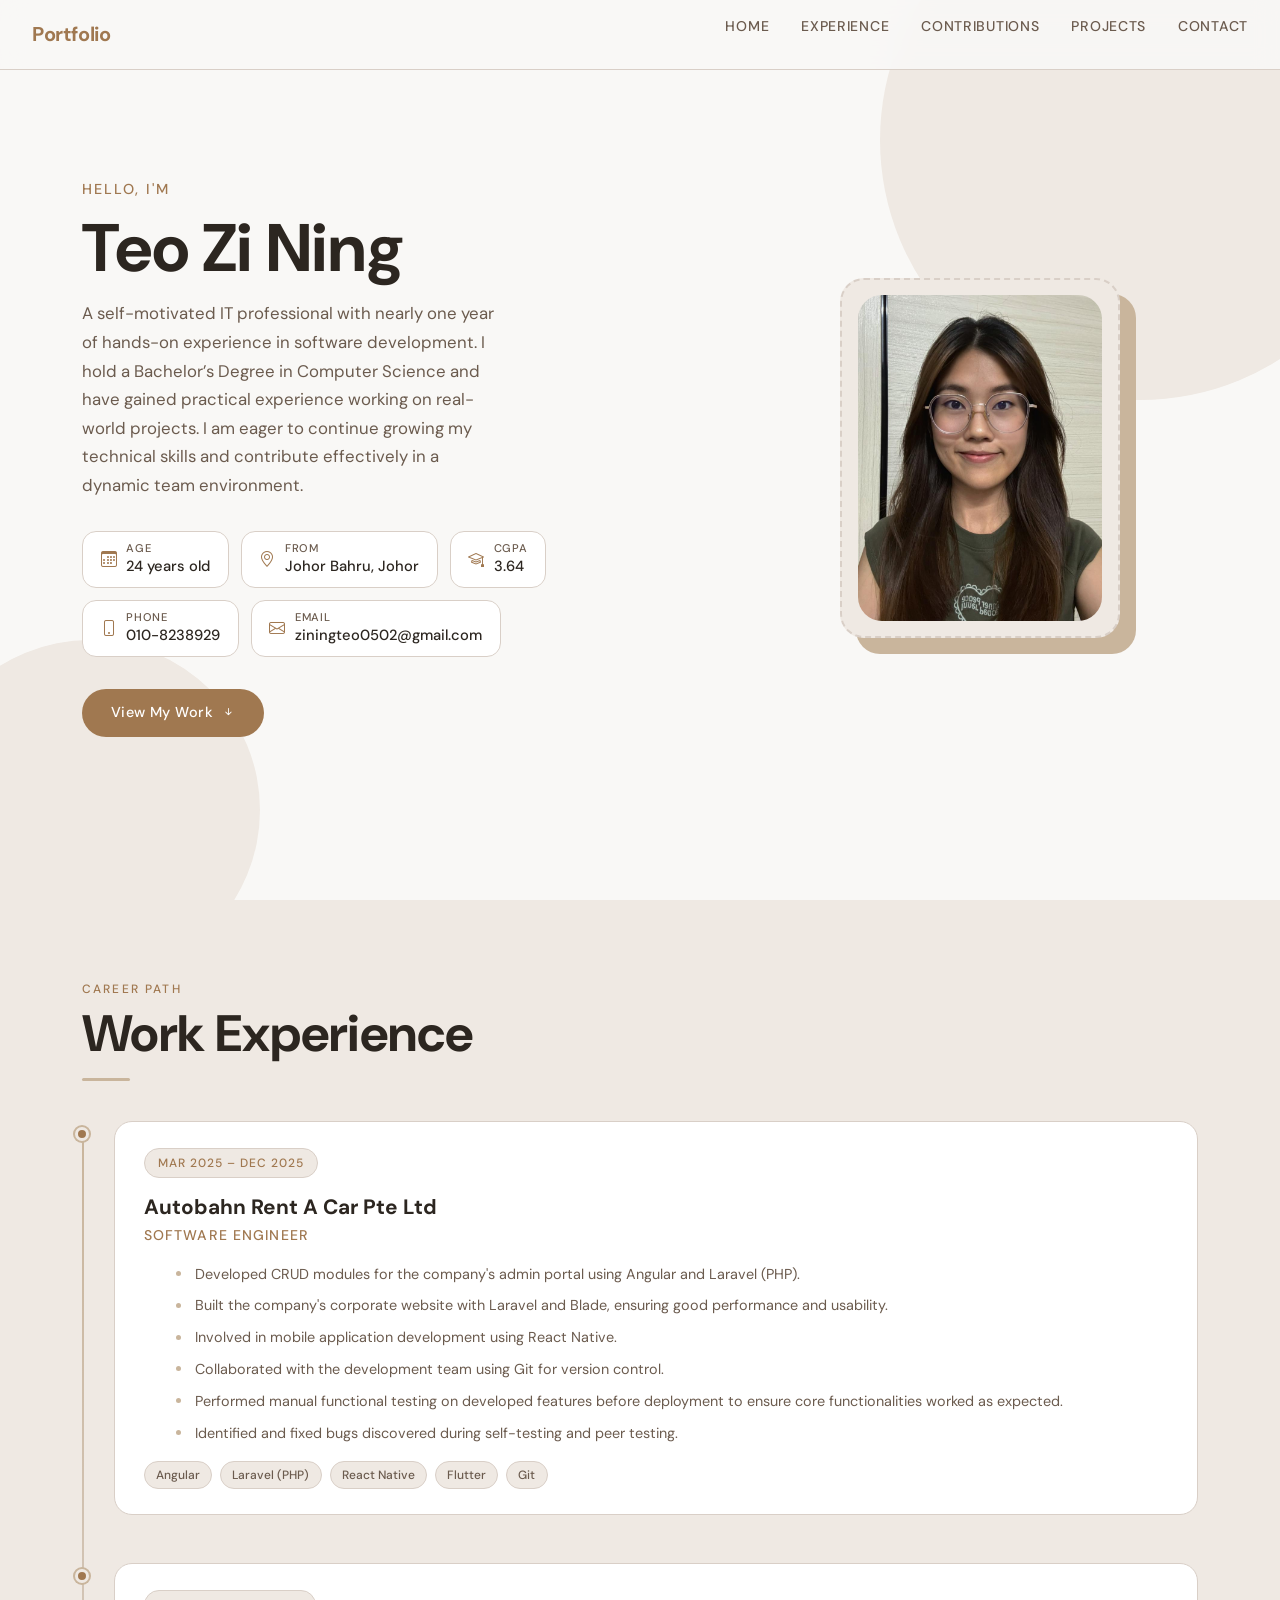
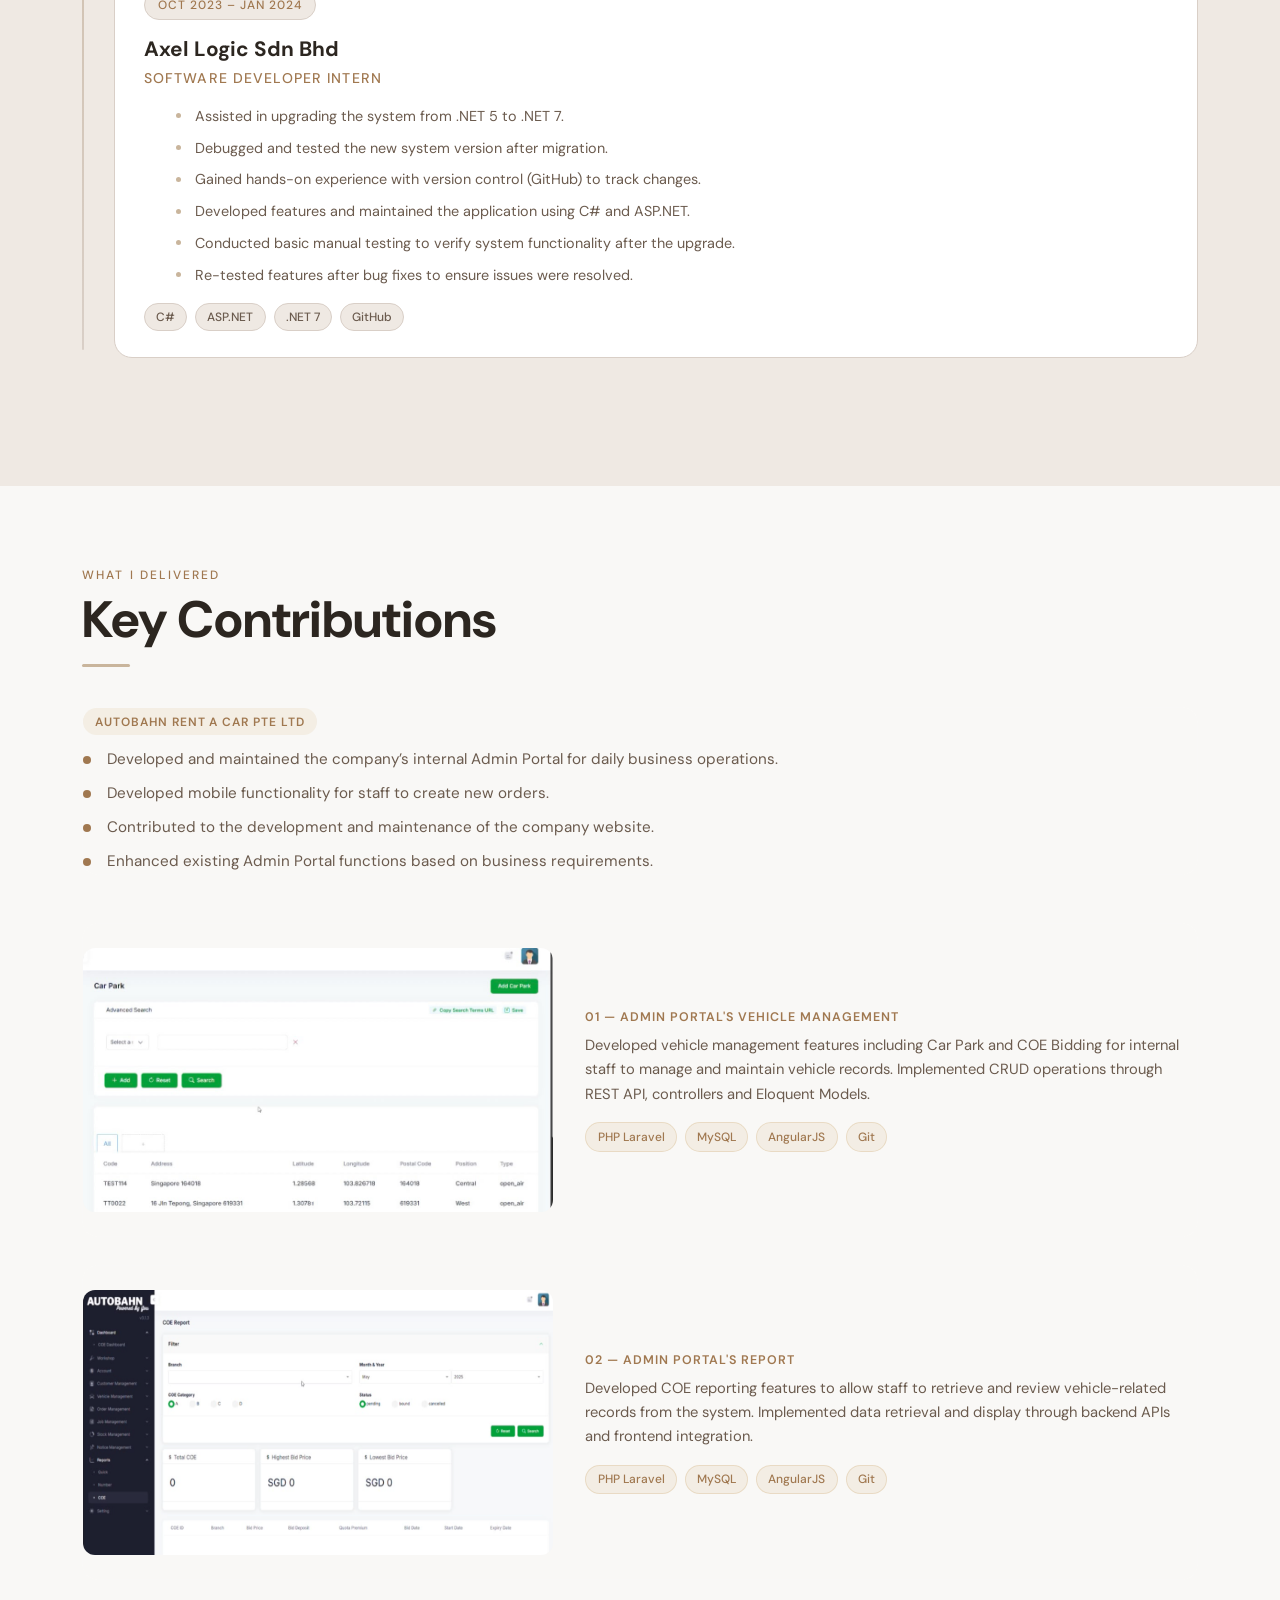
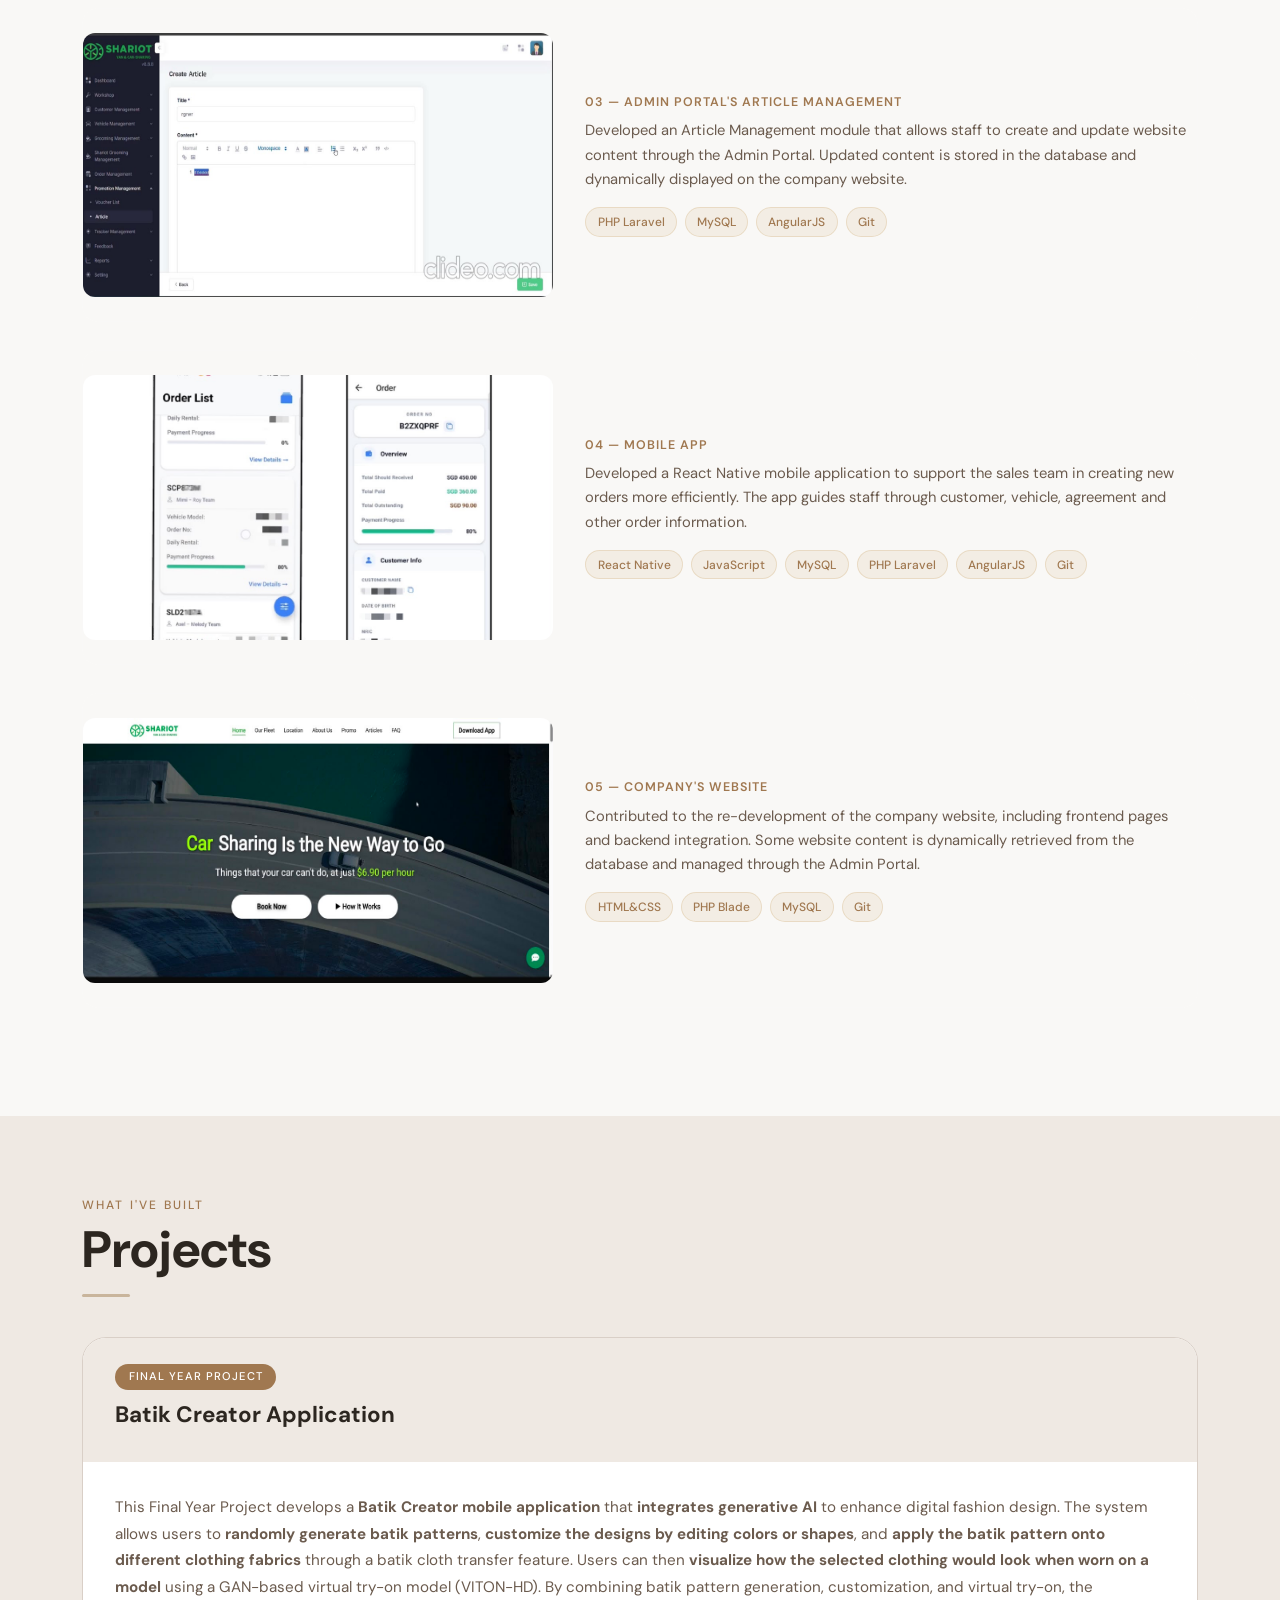
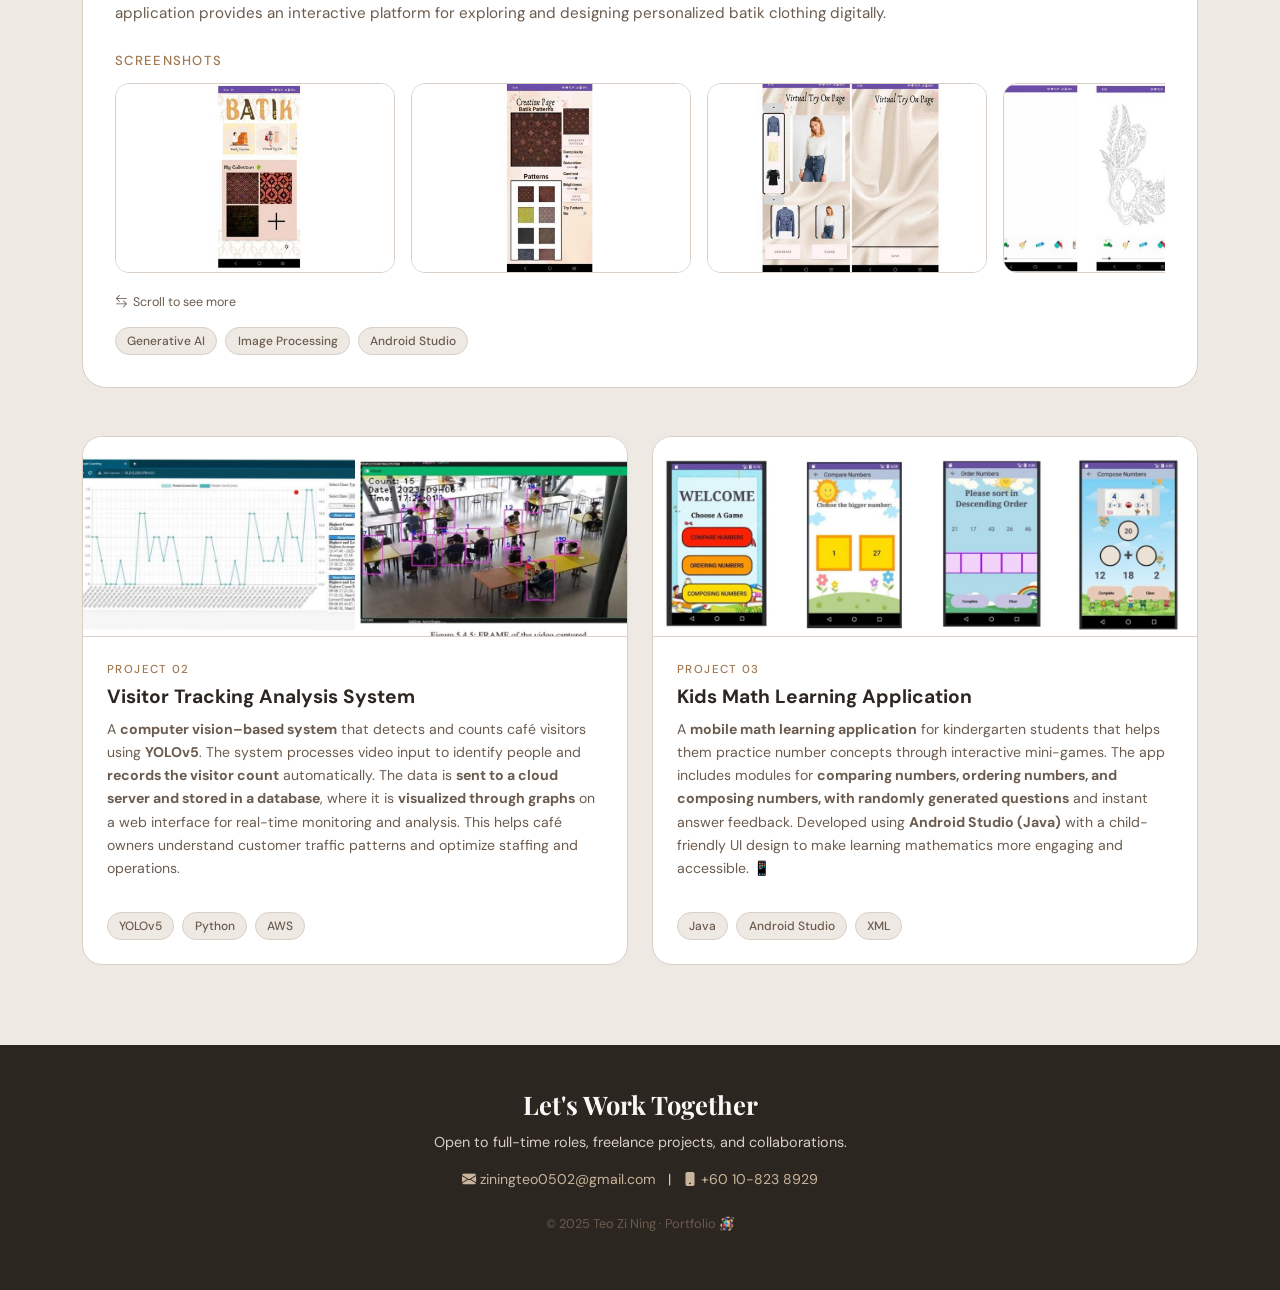
==== commit 39b3240a: "Create portfolio website" ====
--- a/index.html
+++ b/index.html
@@ -28,6 +28,7 @@
       <ul>
         <li><a href="#hero">Home</a></li>
         <li><a href="#experience">Experience</a></li>
+        <li><a href="#contributions">Contributions</a></li>
         <li><a href="#projects">Projects</a></li>
         <li><a href="#contact">Contact</a></li>
       </ul>
@@ -101,7 +102,7 @@
                 </div>
               </div>
 
-              <a href="#projects" class="hero-cta">
+              <a href="#contributions" class="hero-cta">
                 View My Work <i class="bi bi-arrow-down-short"></i>
               </a>
             </div>
@@ -112,7 +113,11 @@
             >
               <div class="hero-photo-wrap">
                 <div class="hero-photo-placeholder">
-                  <img src="images/self.jpeg" class="hero-photo" alt="Profile Photo" />
+                  <img
+                    src="images/self.jpeg"
+                    class="hero-photo"
+                    alt="Profile Photo"
+                  />
                 </div>
               </div>
             </div>
@@ -139,12 +144,12 @@
                   <p class="timeline-role">Software Engineer</p>
                   <ul class="timeline-duties">
                     <li>
-                      Developed CRUD modules for the company's admin
-                      portal using Angular and Laravel (PHP).
-                    </li>
-                    <li>
-                      Built the company's corporate website with Laravel and Blade, ensuring good
-                      performance and usability.
+                      Developed CRUD modules for the company's admin portal
+                      using Angular and Laravel (PHP).
+                    </li>
+                    <li>
+                      Built the company's corporate website with Laravel and
+                      Blade, ensuring good performance and usability.
                     </li>
                     <li>
                       Involved in mobile application development using React
@@ -213,6 +218,163 @@
                   </div>
                 </div>
               </div>
+            </div>
+          </div>
+        </div>
+      </div>
+    </section>
+
+    <!-- ════════════════════════════════ SECTION: CONTRIBUTIONS ════════════════════════════════ -->
+
+    <section id="contributions">
+      <div class="container">
+        <p class="section-label">What I Delivered</p>
+        <h2 class="section-title">Key Contributions</h2>
+        <div class="divider"></div>
+
+        <div class="contrib-summary" data-animate-fade>
+          <span class="contrib-badge">Autobahn Rent A Car Pte Ltd</span>
+          <ul class="contrib-summary-list">
+            <li>
+              Developed and maintained the company’s internal Admin Portal for
+              daily business operations.
+            </li>
+            <li>
+              Developed mobile functionality for staff to create new orders.
+            </li>
+            <li>
+              Contributed to the development and maintenance of the company
+              website.
+            </li>
+            <li>
+              Enhanced existing Admin Portal functions based on business
+              requirements.
+            </li>
+          </ul>
+        </div>
+
+        <!-- <p class="contrib-subheading">Selected Contributions</p> -->
+
+        <div class="contrib-card" data-animate-fade>
+          <div class="contrib-img-wrap">
+            <div class="contrib-img-carousel">
+              <div class="contrib-img-slide">
+                <img
+                  src="images/carparklist.jpg"
+                  alt="Admin Portal Screenshot"
+                />
+              </div>
+              <div class="contrib-img-slide">
+                <img
+                  src="images/create.jpg"
+                  alt="Admin Portal Screenshot 2"
+                />
+              </div>
+            </div>
+            <!-- 可选：小圆点指示器 -->
+            <div class="contrib-img-dots">
+              <span class="dot active"></span>
+              <span class="dot"></span>
+            </div>
+          </div>
+          <div class="contrib-body">
+            <p class="contrib-num">01 — Admin Portal's Vehicle Management</p>
+            <p class="contrib-desc">
+              Developed vehicle management features including Car Park and COE
+              Bidding for internal staff to manage and maintain vehicle records.
+              Implemented CRUD operations through REST API, controllers and
+              Eloquent Models.
+            </p>
+            <div class="contrib-tags">
+              <span class="contrib-tag">PHP Laravel</span>
+              <span class="contrib-tag">MySQL</span>
+              <span class="contrib-tag">AngularJS</span>
+              <span class="contrib-tag">Git</span>
+            </div>
+          </div>
+        </div>
+
+        <div class="contrib-card" data-animate-fade>
+          <div class="contrib-img-wrap">
+            <img src="images/report.png" alt="" />
+          </div>
+          <div class="contrib-body">
+            <p class="contrib-num">02 — Admin Portal's Report</p>
+            <p class="contrib-desc">
+              Developed COE reporting features to allow staff to retrieve and
+              review vehicle-related records from the system. Implemented data
+              retrieval and display through backend APIs and frontend
+              integration.
+            </p>
+            <div class="contrib-tags">
+              <span class="contrib-tag">PHP Laravel</span>
+              <span class="contrib-tag">MySQL</span>
+              <span class="contrib-tag">AngularJS</span>
+              <span class="contrib-tag">Git</span>
+            </div>
+          </div>
+        </div>
+
+        <div class="contrib-card" data-animate-fade>
+          <div class="contrib-img-wrap">
+            <img src="images/article.jpg" alt="" />
+          </div>
+          <div class="contrib-body">
+            <p class="contrib-num">03 — Admin Portal's Article Management</p>
+            <p class="contrib-desc">
+              Developed an Article Management module that allows staff to create
+              and update website content through the Admin Portal. Updated
+              content is stored in the database and dynamically displayed on the
+              company website.
+            </p>
+            <div class="contrib-tags">
+              <span class="contrib-tag">PHP Laravel</span>
+              <span class="contrib-tag">MySQL</span>
+              <span class="contrib-tag">AngularJS</span>
+              <span class="contrib-tag">Git</span>
+            </div>
+          </div>
+        </div>
+
+        <div class="contrib-card" data-animate-fade>
+          <div class="contrib-img-wrap">
+            <img src="images/mobile.jpg" alt="" />
+          </div>
+          <div class="contrib-body">
+            <p class="contrib-num">04 — Mobile App</p>
+            <p class="contrib-desc">
+              Developed a React Native mobile application to support the sales
+              team in creating new orders more efficiently. The app guides staff
+              through customer, vehicle, agreement and other order information.
+            </p>
+            <div class="contrib-tags">
+              <span class="contrib-tag">React Native</span>
+              <span class="contrib-tag">JavaScript</span>
+              <span class="contrib-tag">MySQL</span>
+              <span class="contrib-tag">PHP Laravel</span>
+              <span class="contrib-tag">AngularJS</span>
+              <span class="contrib-tag">Git</span>
+            </div>
+          </div>
+        </div>
+
+        <div class="contrib-card" data-animate-fade>
+          <div class="contrib-img-wrap">
+            <img src="images/website.jpg" alt="" />
+          </div>
+          <div class="contrib-body">
+            <p class="contrib-num">05 — Company's Website</p>
+            <p class="contrib-desc">
+              Contributed to the re-development of the company website,
+              including frontend pages and backend integration. Some website
+              content is dynamically retrieved from the database and managed
+              through the Admin Portal.
+            </p>
+            <div class="contrib-tags">
+              <span class="contrib-tag">HTML&CSS</span>
+              <span class="contrib-tag">PHP Blade</span>
+              <span class="contrib-tag">MySQL</span>
+              <span class="contrib-tag">Git</span>
             </div>
           </div>
         </div>
--- a/portfolio.css
+++ b/portfolio.css
@@ -469,7 +469,8 @@
 
 /* ─── SECTION 3: PROJECTS ─── */
 #projects {
-  background: var(--cream);
+  /* background: var(--cream); */
+  background: var(--linen);
 }
 
 /* FYP Card */
@@ -707,6 +708,198 @@
   margin-bottom: 1rem;
 }
 
+/* ═══════════════ CONTRIBUTIONS SECTION ═══════════════ */
+
+.contrib-summary {
+  background: rgba(255, 255, 255, 0.03);
+  border: 1px solid rgba(255, 255, 255, 0.08);
+  border-radius: 16px;
+  /* padding: 2rem; */
+  margin-bottom: 3rem;
+}
+
+.contrib-badge {
+  display: inline-block;
+  font-size: 0.75rem;
+  font-weight: 600;
+  text-transform: uppercase;
+  letter-spacing: 0.08em;
+  color: var(--accent);
+  background: rgba(var(--accent-rgb, 200, 160, 100), 0.12);
+  padding: 0.3rem 0.75rem;
+  border-radius: 999px;
+  margin-bottom: 0.75rem;
+}
+
+.contrib-summary-list {
+  list-style: none;
+  padding: 0;
+  margin: 0;
+  display: grid;
+  gap: 0.6rem;
+}
+
+.contrib-summary-list li {
+  position: relative;
+  padding-left: 1.5rem;
+  font-size: 0.95rem;
+  line-height: 1.6;
+  color: var(--mid);
+}
+
+.contrib-summary-list li::before {
+  content: "";
+  position: absolute;
+  left: 0;
+  top: 0.55em;
+  width: 8px;
+  height: 8px;
+  border-radius: 50%;
+  background: var(--accent);
+}
+
+.contrib-subheading {
+  font-size: 0.82rem;
+  font-weight: 500;
+  text-transform: uppercase;
+  letter-spacing: 0.1em;
+  color: var(--accent);
+  font-family: "DM Sans", sans-serif;
+}
+
+.contrib-card {
+  display: grid;
+  grid-template-columns: 1fr 1.3fr;
+  gap: 2rem;
+  align-items: center;
+  background: rgba(255, 255, 255, 0.03);
+  border: 1px solid rgba(255, 255, 255, 0.08);
+  border-radius: 16px;
+  padding: 1.5rem 0rem;
+  margin-bottom: 1.75rem;
+  opacity: 0;
+  transform: translateY(24px);
+  transition: opacity 0.6s ease, transform 0.6s ease;
+}
+
+.contrib-card.visible {
+  opacity: 1;
+  transform: translateY(0);
+}
+
+/* .contrib-img-wrap {
+  border-radius: 12px;
+  overflow: hidden;
+  aspect-ratio: 16 / 9;
+} */
+
+/* ═══════════════ 单卡片内的滑动图片轮播 ═══════════════ */
+
+.contrib-img-wrap {
+  position: relative;
+  border-radius: 12px;
+  overflow: hidden;
+  aspect-ratio: 16 / 9;
+}
+
+.contrib-img-carousel {
+  display: flex;
+  width: 100%;
+  height: 100%;
+  overflow-x: auto;
+  overflow-y: hidden;
+  scroll-snap-type: x mandatory;
+  -webkit-overflow-scrolling: touch;
+  scrollbar-width: none; /* Firefox 隐藏滚动条 */
+}
+
+.contrib-img-carousel::-webkit-scrollbar {
+  display: none; /* Chrome/Safari 隐藏滚动条 */
+}
+
+.contrib-img-slide {
+  flex: 0 0 100%;
+  width: 100%;
+  height: 100%;
+  scroll-snap-align: start;
+  scroll-snap-stop: always;
+}
+
+.contrib-img-slide img {
+  width: 100%;
+  height: 100%;
+  object-fit: cover;
+  display: block;
+}
+
+/* 小圆点指示器（可选，纯视觉提示，不会自动跟随滚动高亮） */
+.contrib-img-dots {
+  position: absolute;
+  bottom: 10px;
+  left: 50%;
+  transform: translateX(-50%);
+  display: flex;
+  gap: 6px;
+  z-index: 2;
+}
+
+.contrib-img-dots .dot {
+  width: 6px;
+  height: 6px;
+  border-radius: 50%;
+  background: rgba(255, 255, 255, 0.4);
+}
+
+.contrib-img-dots .dot.active {
+  background: #fff;
+}
+
+.contrib-img-wrap img {
+  width: 100%;
+  height: 100%;
+  object-fit:fill;
+  display: block;
+}
+
+.contrib-num {
+  font-size: 0.78rem;
+  font-weight: 600;
+  text-transform: uppercase;
+  letter-spacing: 0.08em;
+  color: var(--accent);
+  margin-bottom: 0.4rem;
+}
+
+.contrib-desc {
+  font-size: 0.92rem;
+  line-height: 1.65;
+  color: var(--mid);
+  margin-bottom: 1rem;
+}
+
+.contrib-tags {
+  display: flex;
+  flex-wrap: wrap;
+  gap: 0.5rem;
+}
+
+.contrib-tag {
+  font-size: 0.75rem;
+  font-weight: 500;
+  padding: 0.3rem 0.7rem;
+  border-radius: 999px;
+  background: rgba(var(--accent-rgb, 200, 160, 100), 0.12);
+  color: var(--accent);
+  border: 1px solid rgba(var(--accent-rgb, 200, 160, 100), 0.25);
+}
+
+/* Stack image above text on smaller screens */
+@media (max-width: 768px) {
+  .contrib-card {
+    grid-template-columns: 1fr;
+  }
+}
+
 /* ─── FOOTER ─── */
 footer {
   background: var(--dark);
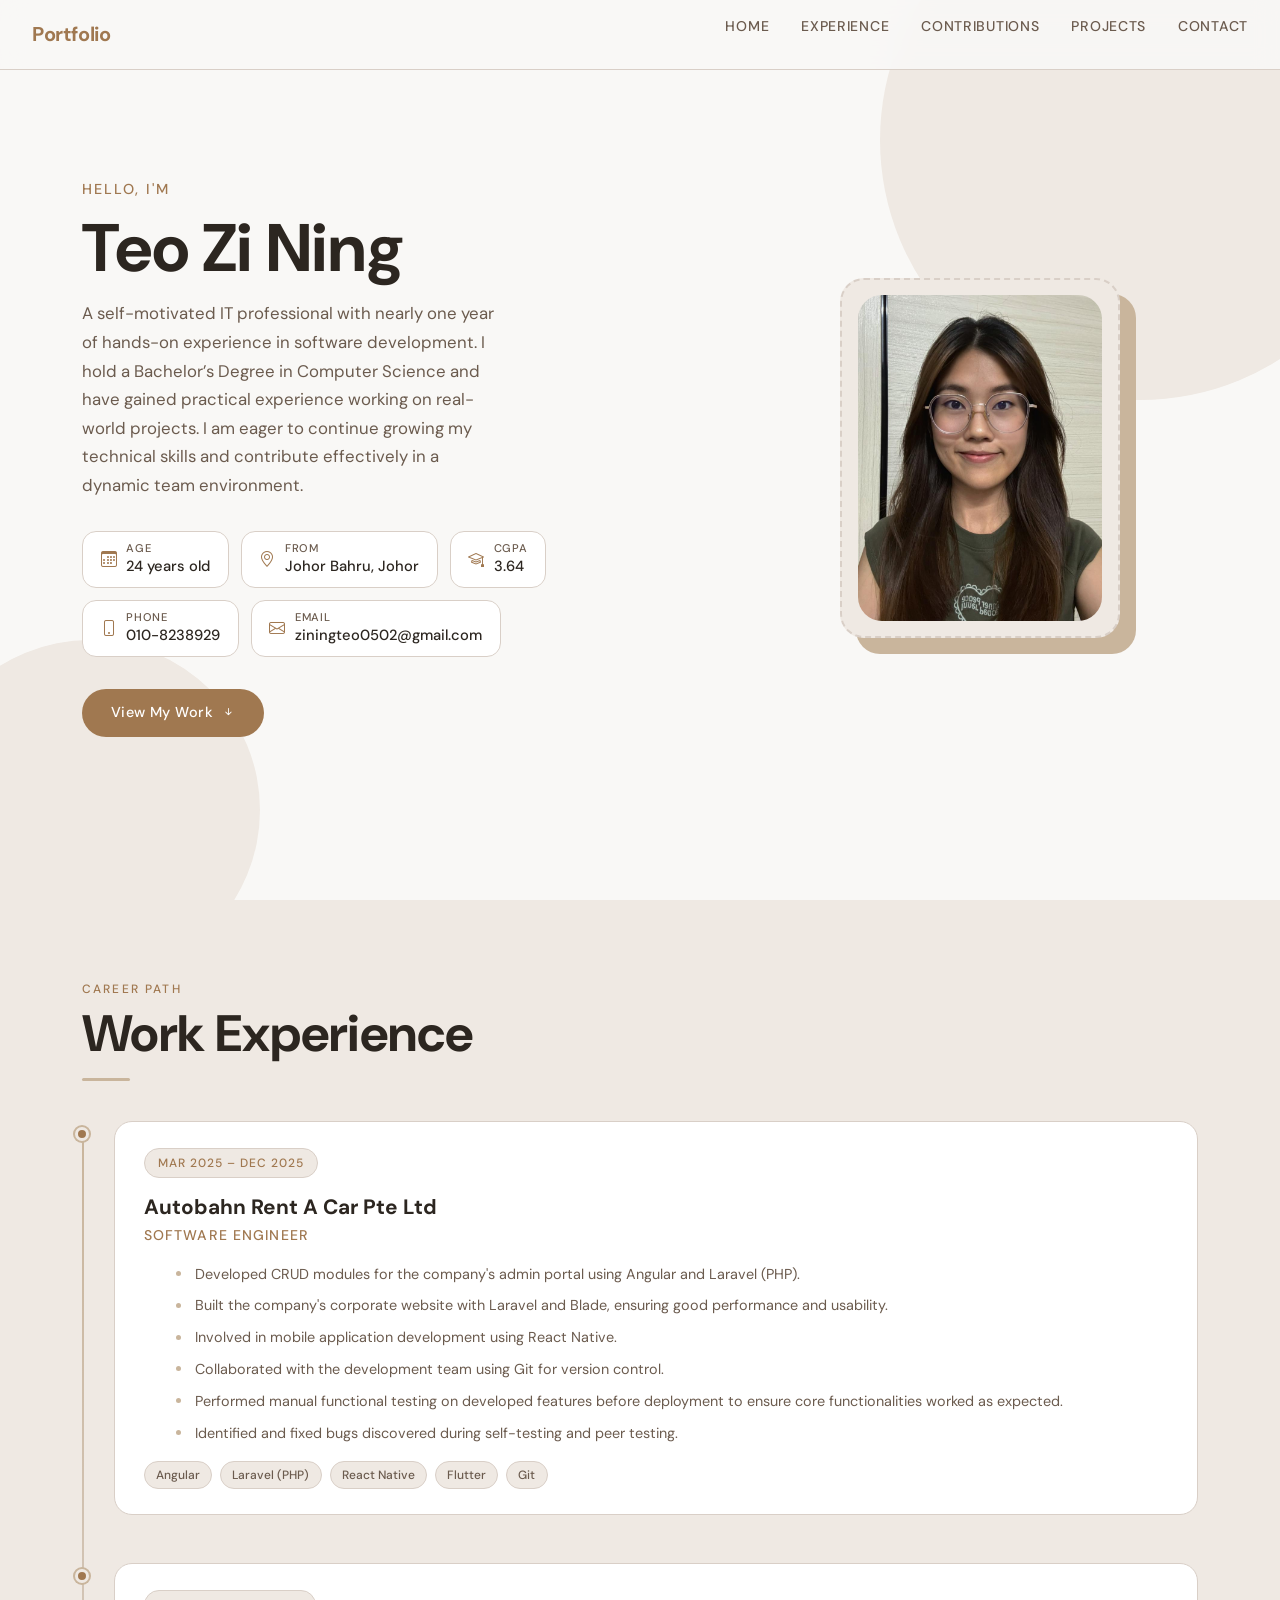
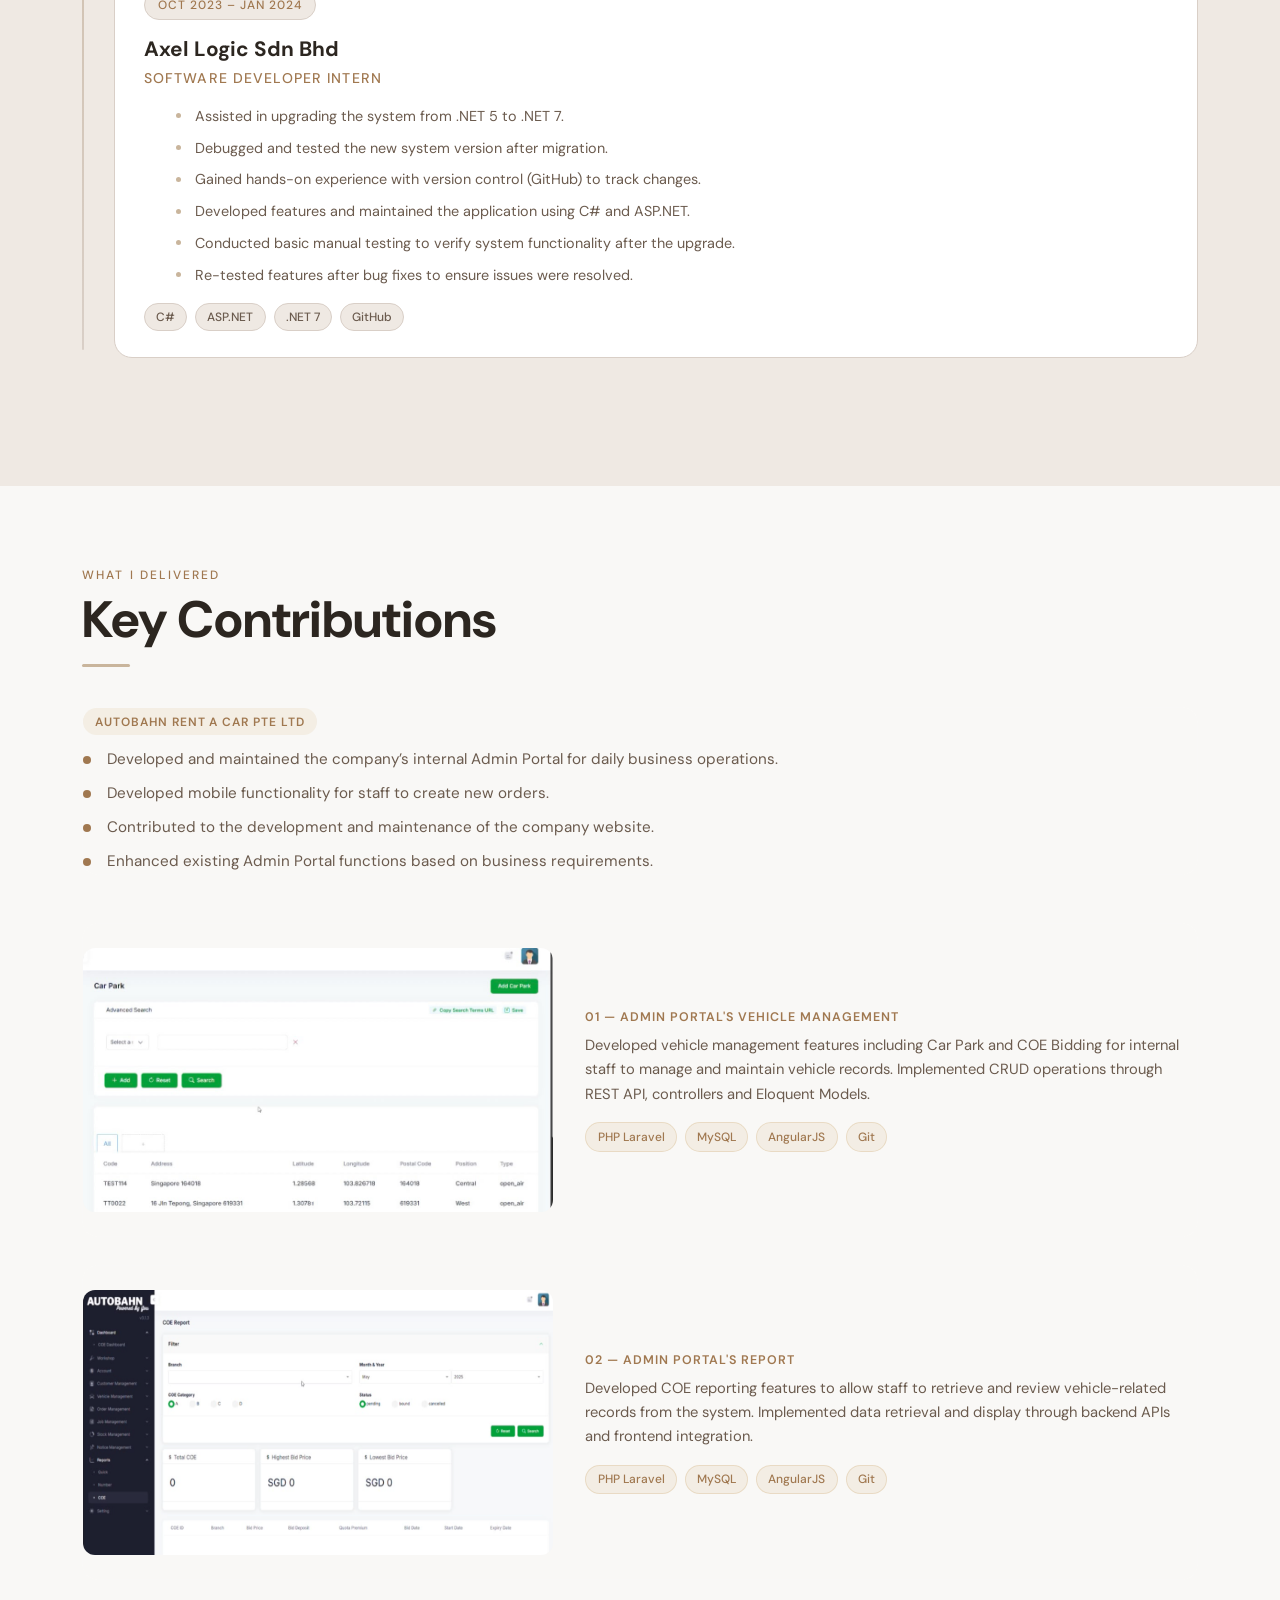
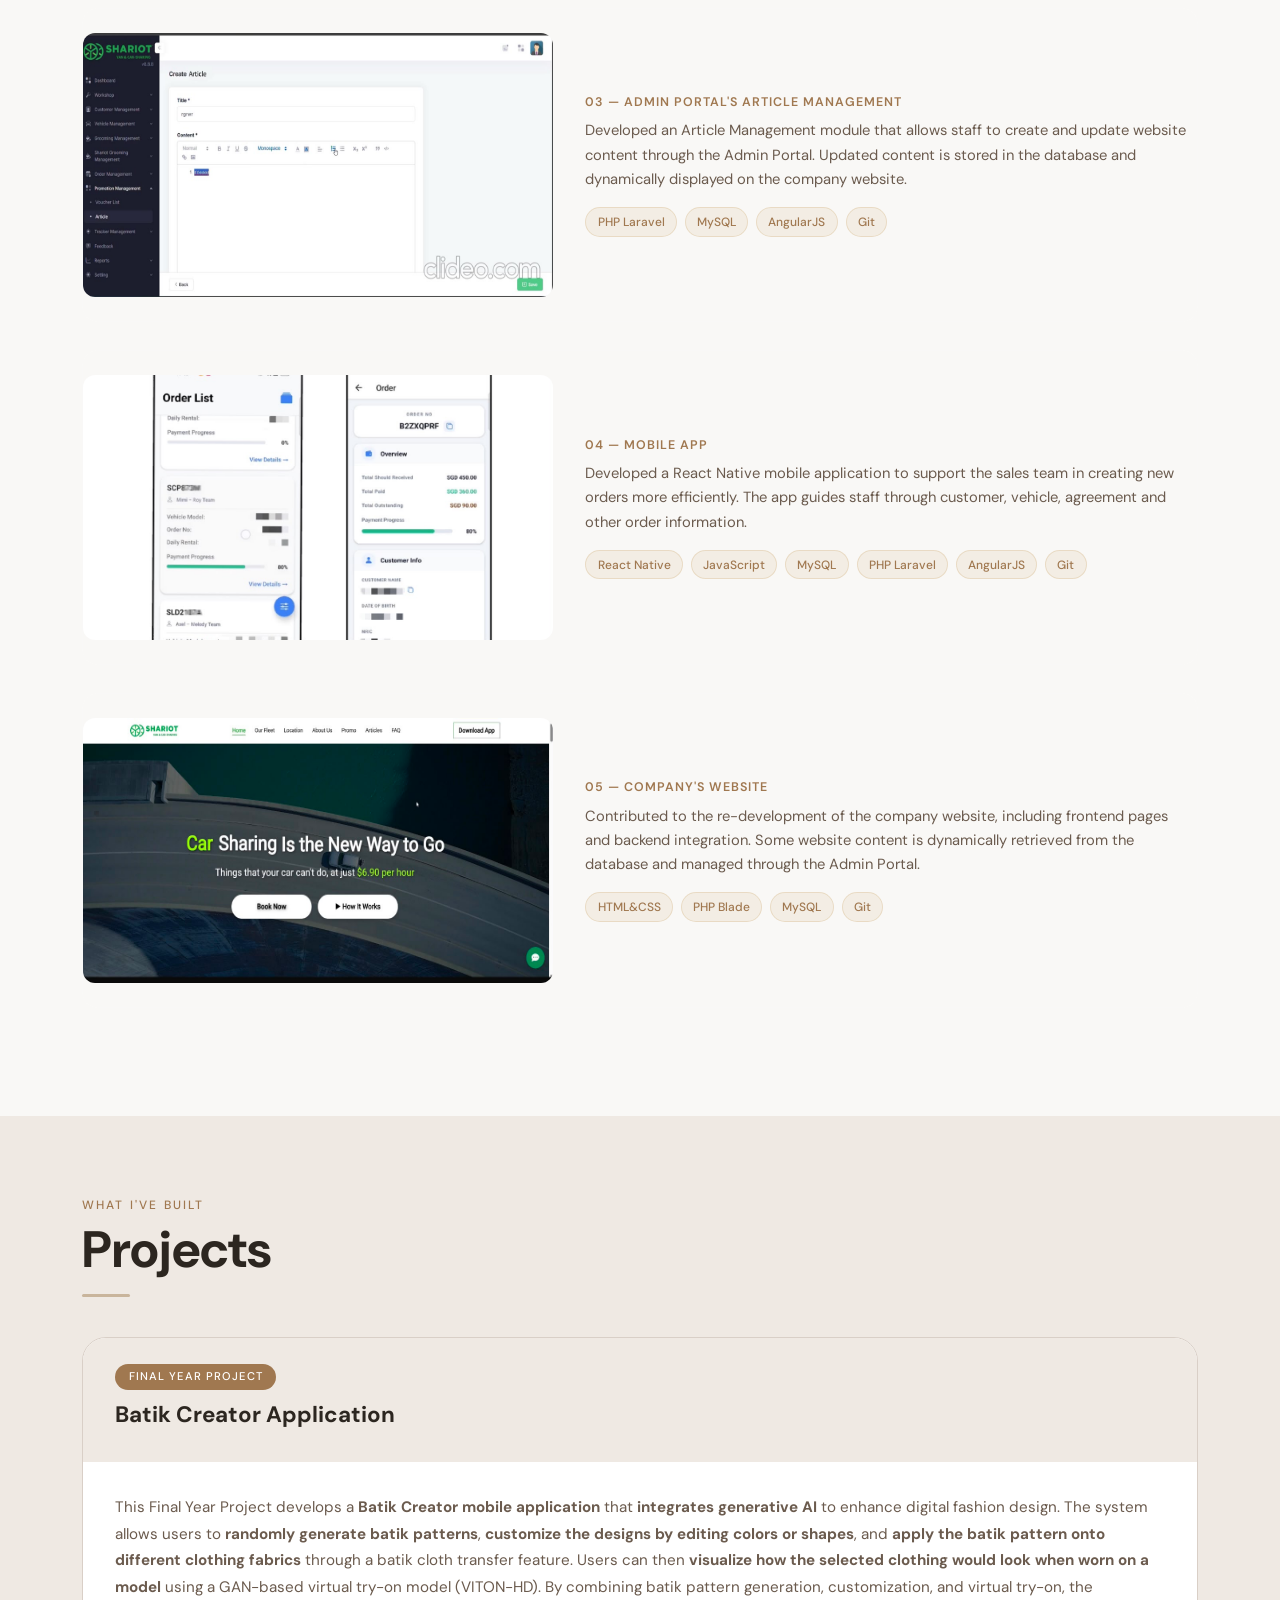
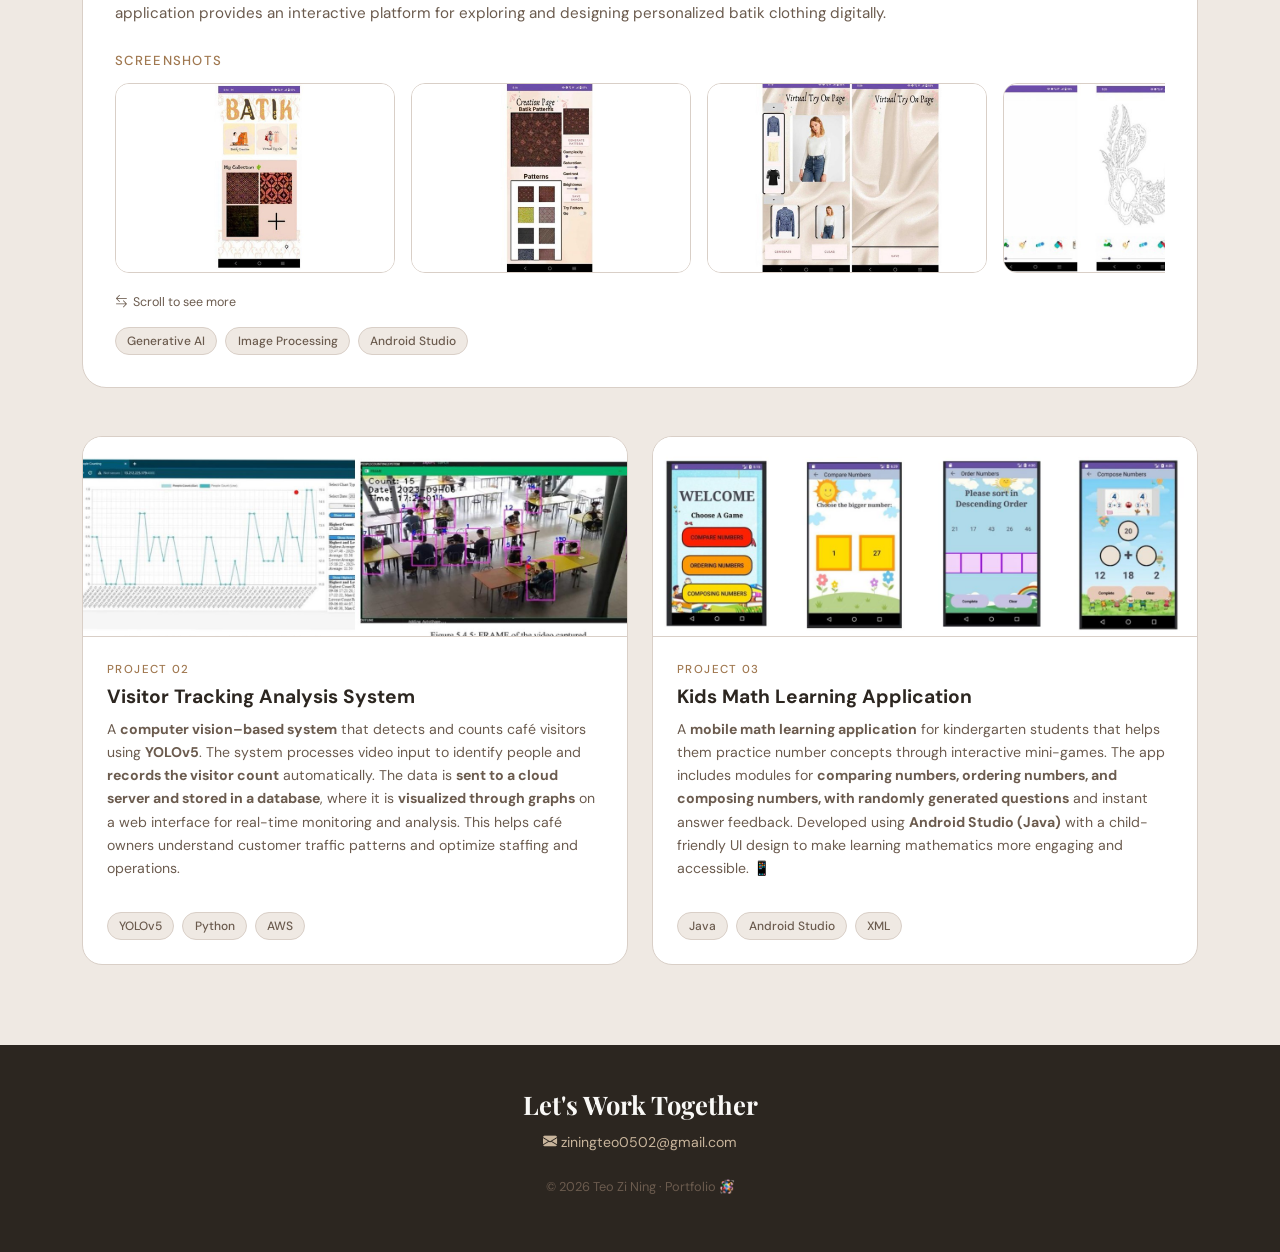
==== commit ed2322a2: "change year" ====
--- a/index.html
+++ b/index.html
@@ -32,7 +32,7 @@
         <li><a href="#projects">Projects</a></li>
         <li><a href="#contact">Contact</a></li>
       </ul>
-      <button class="hamburger" onclick="openMobile()" aria-label="Open menu">
+      <button class="hamburger" onclick="toggleMobile()" aria-label="Open menu">
         <span></span><span></span><span></span>
       </button>
     </nav>
@@ -42,6 +42,7 @@
       <button class="mobile-close" onclick="closeMobile()">&#x2715;</button>
       <a href="#hero" onclick="closeMobile()">Home</a>
       <a href="#experience" onclick="closeMobile()">Experience</a>
+      <a href="#contributions" onclick="closeMobile()">Contributions</a>
       <a href="#projects" onclick="closeMobile()">Projects</a>
       <a href="#contact" onclick="closeMobile()">Contact</a>
     </div>
@@ -224,7 +225,7 @@
       </div>
     </section>
 
-    <!-- ════════════════════════════════ SECTION: CONTRIBUTIONS ════════════════════════════════ -->
+    <!-- ════════════════════════════════ SECTION 2: CONTRIBUTIONS ════════════════════════════════ -->
 
     <section id="contributions">
       <div class="container">
@@ -265,10 +266,7 @@
                 />
               </div>
               <div class="contrib-img-slide">
-                <img
-                  src="images/create.jpg"
-                  alt="Admin Portal Screenshot 2"
-                />
+                <img src="images/create.jpg" alt="Admin Portal Screenshot 2" />
               </div>
             </div>
             <!-- 可选：小圆点指示器 -->
@@ -543,22 +541,17 @@
         >
           Let's Work Together
         </p>
-        <p style="color: var(--warm); margin-bottom: 1rem; font-size: 0.9rem">
+        <!-- <p style="color: var(--warm); margin-bottom: 1rem; font-size: 0.9rem">
           Open to full-time roles, freelance projects, and collaborations.
-        </p>
+        </p> -->
         <p style="margin-bottom: 1.5rem">
           <a href="mailto:ziningteo0502@gmail.com">
             <i class="bi bi-envelope-fill" style="color: var(--sand)"></i>
             ziningteo0502@gmail.com
           </a>
-          &nbsp;&nbsp;|&nbsp;&nbsp;
-          <a href="tel:+60108238929">
-            <i class="bi bi-phone-fill" style="color: var(--sand)"></i>
-            +60 10-823 8929
-          </a>
         </p>
         <p style="color: var(--mid); font-size: 0.8rem">
-          © 2025 Teo Zi Ning · Portfolio 🪅
+          © 2026 Teo Zi Ning · Portfolio 🪅
         </p>
       </div>
     </footer>
@@ -573,6 +566,14 @@
       function closeMobile() {
         document.getElementById("mobileMenu").classList.remove("open");
         document.body.style.overflow = "";
+      }
+      function toggleMobile() {
+        const menu = document.getElementById("mobileMenu");
+        if (menu.classList.contains("open")) {
+          closeMobile();
+        } else {
+          openMobile();
+        }
       }
 
       /* Scroll-reveal — triggers every time element enters viewport */
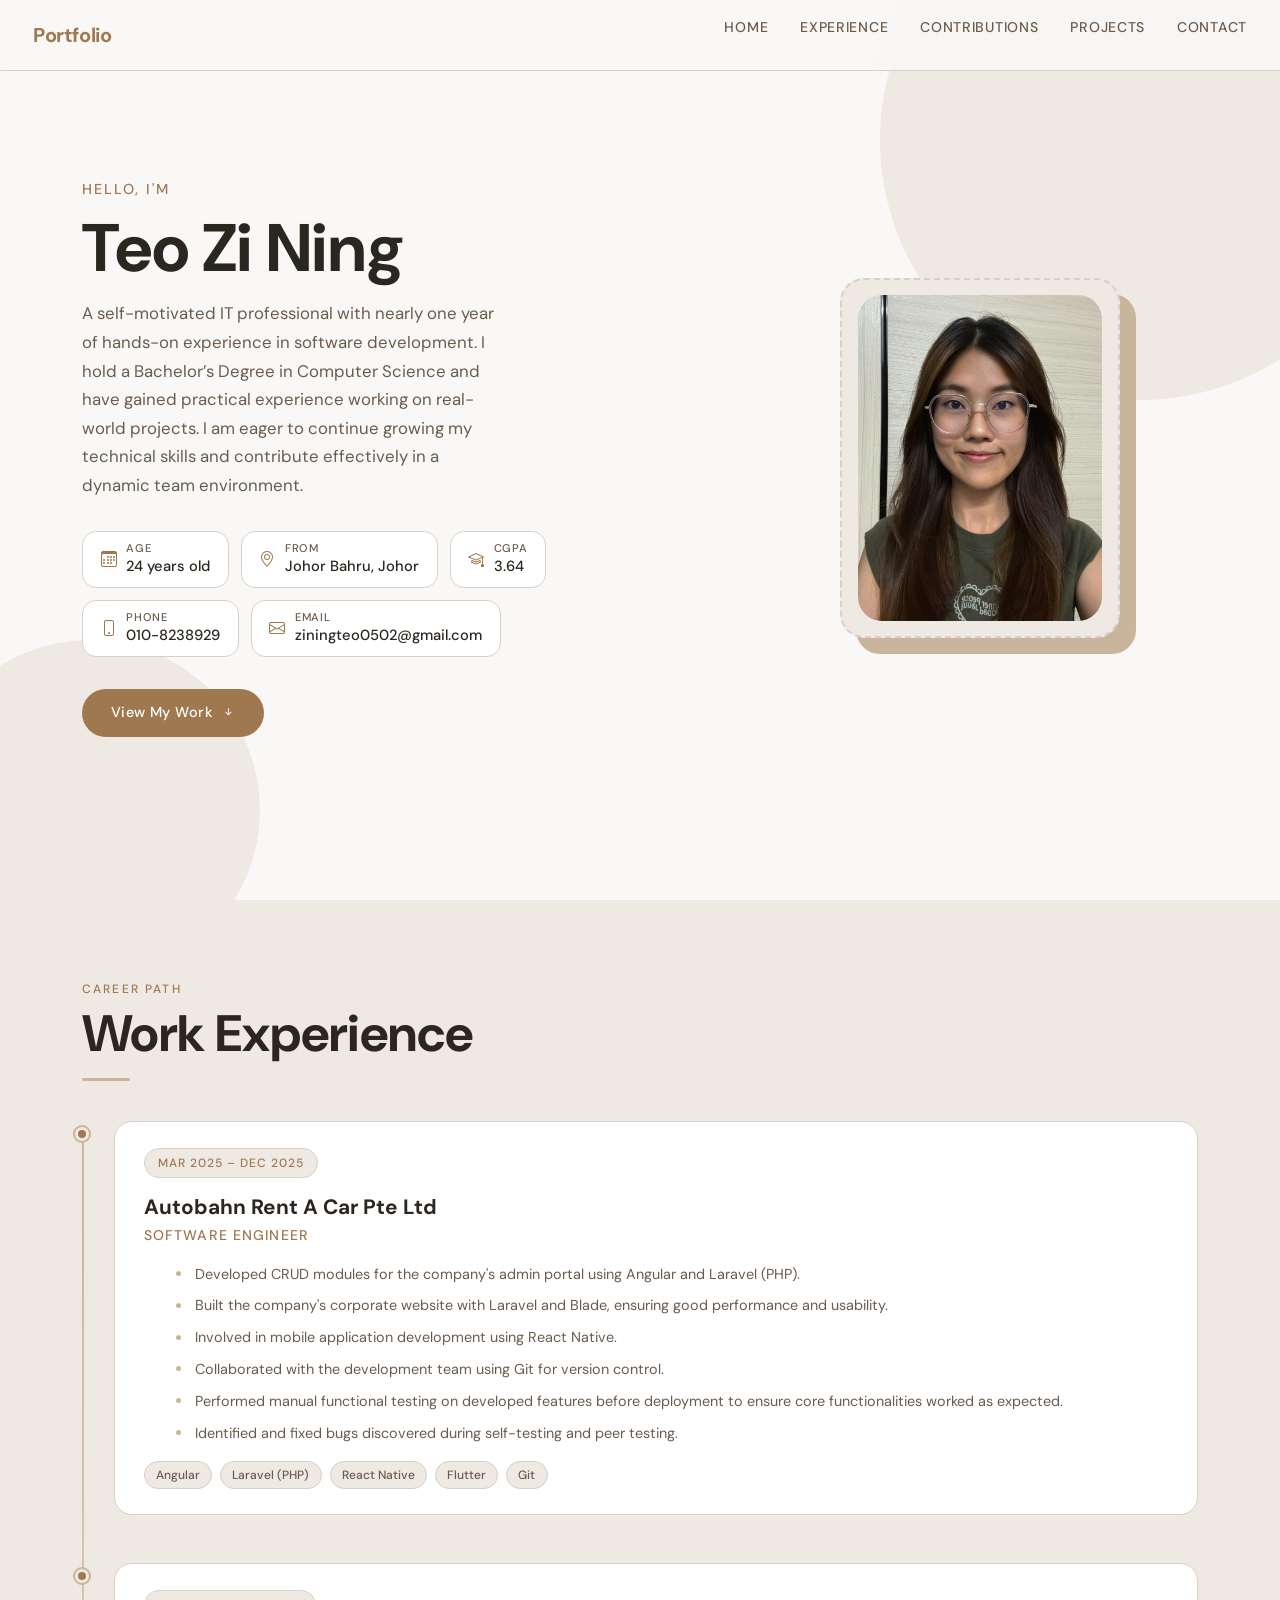
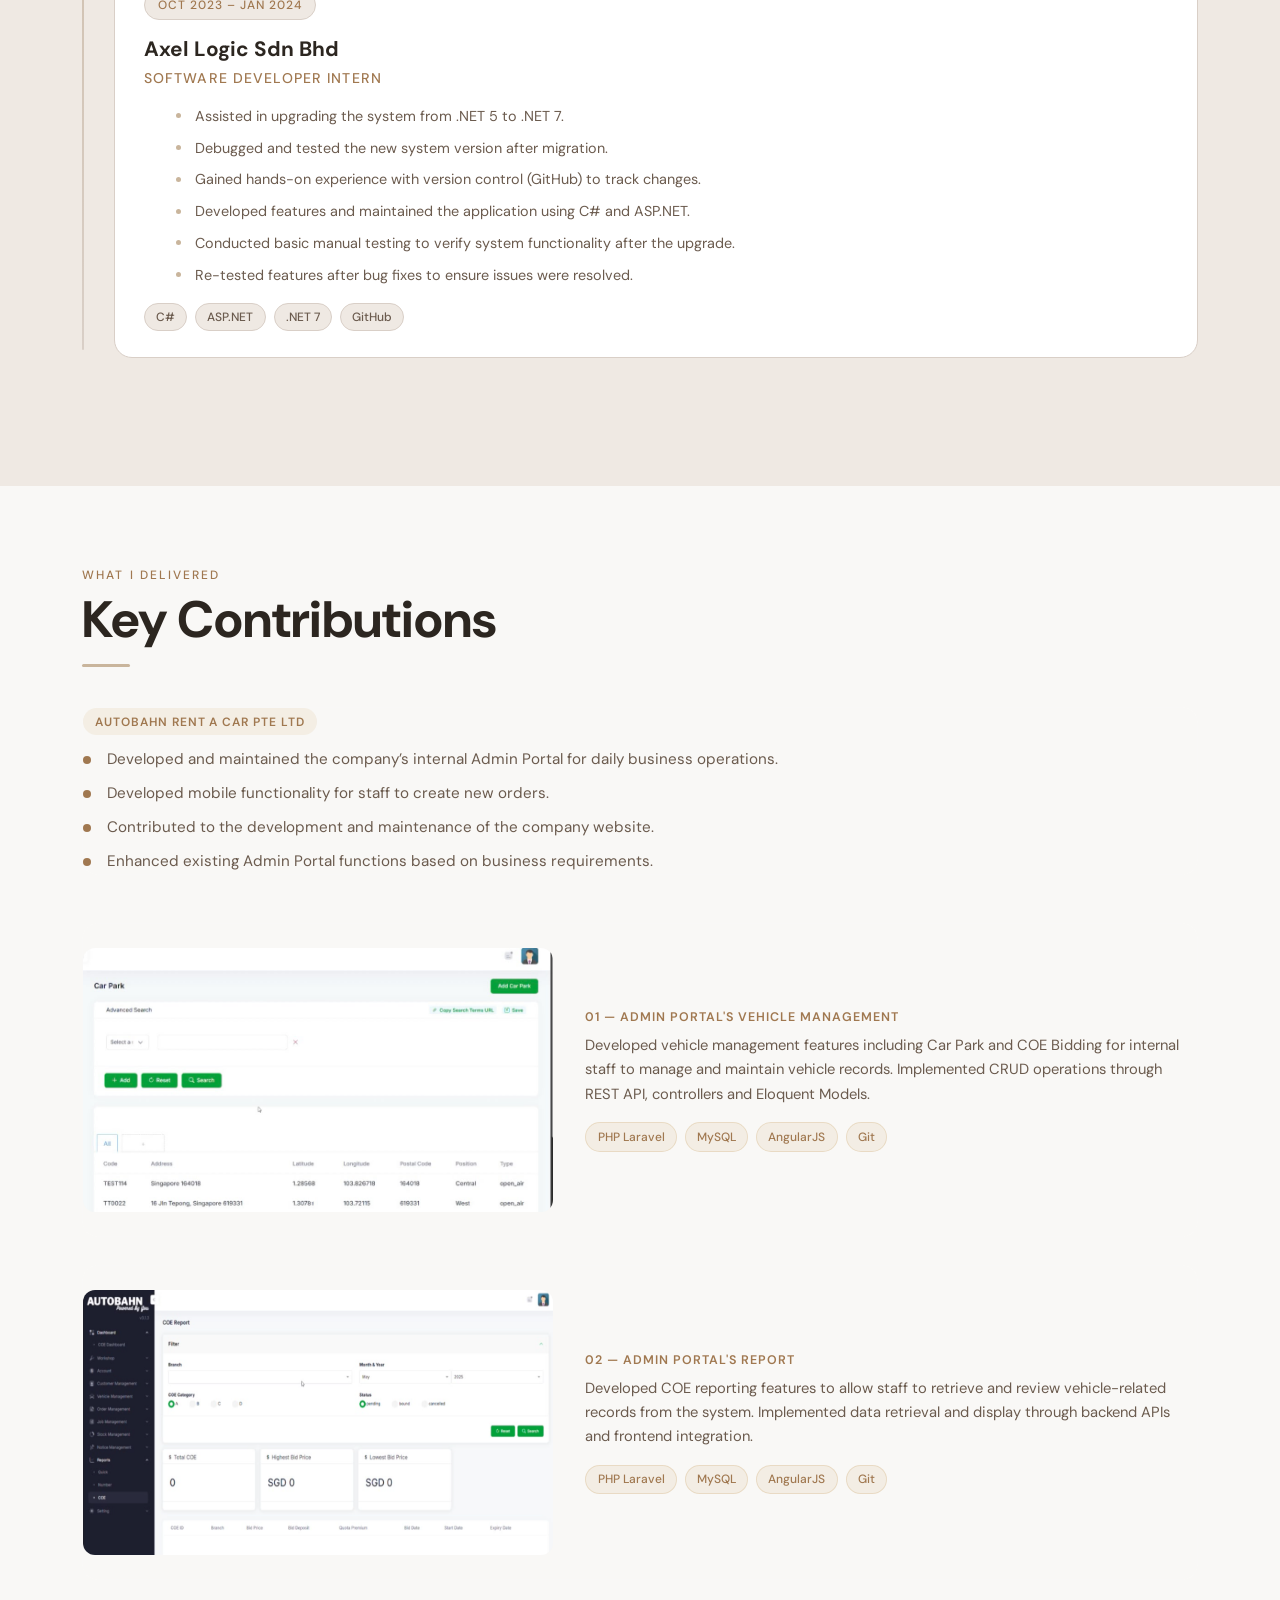
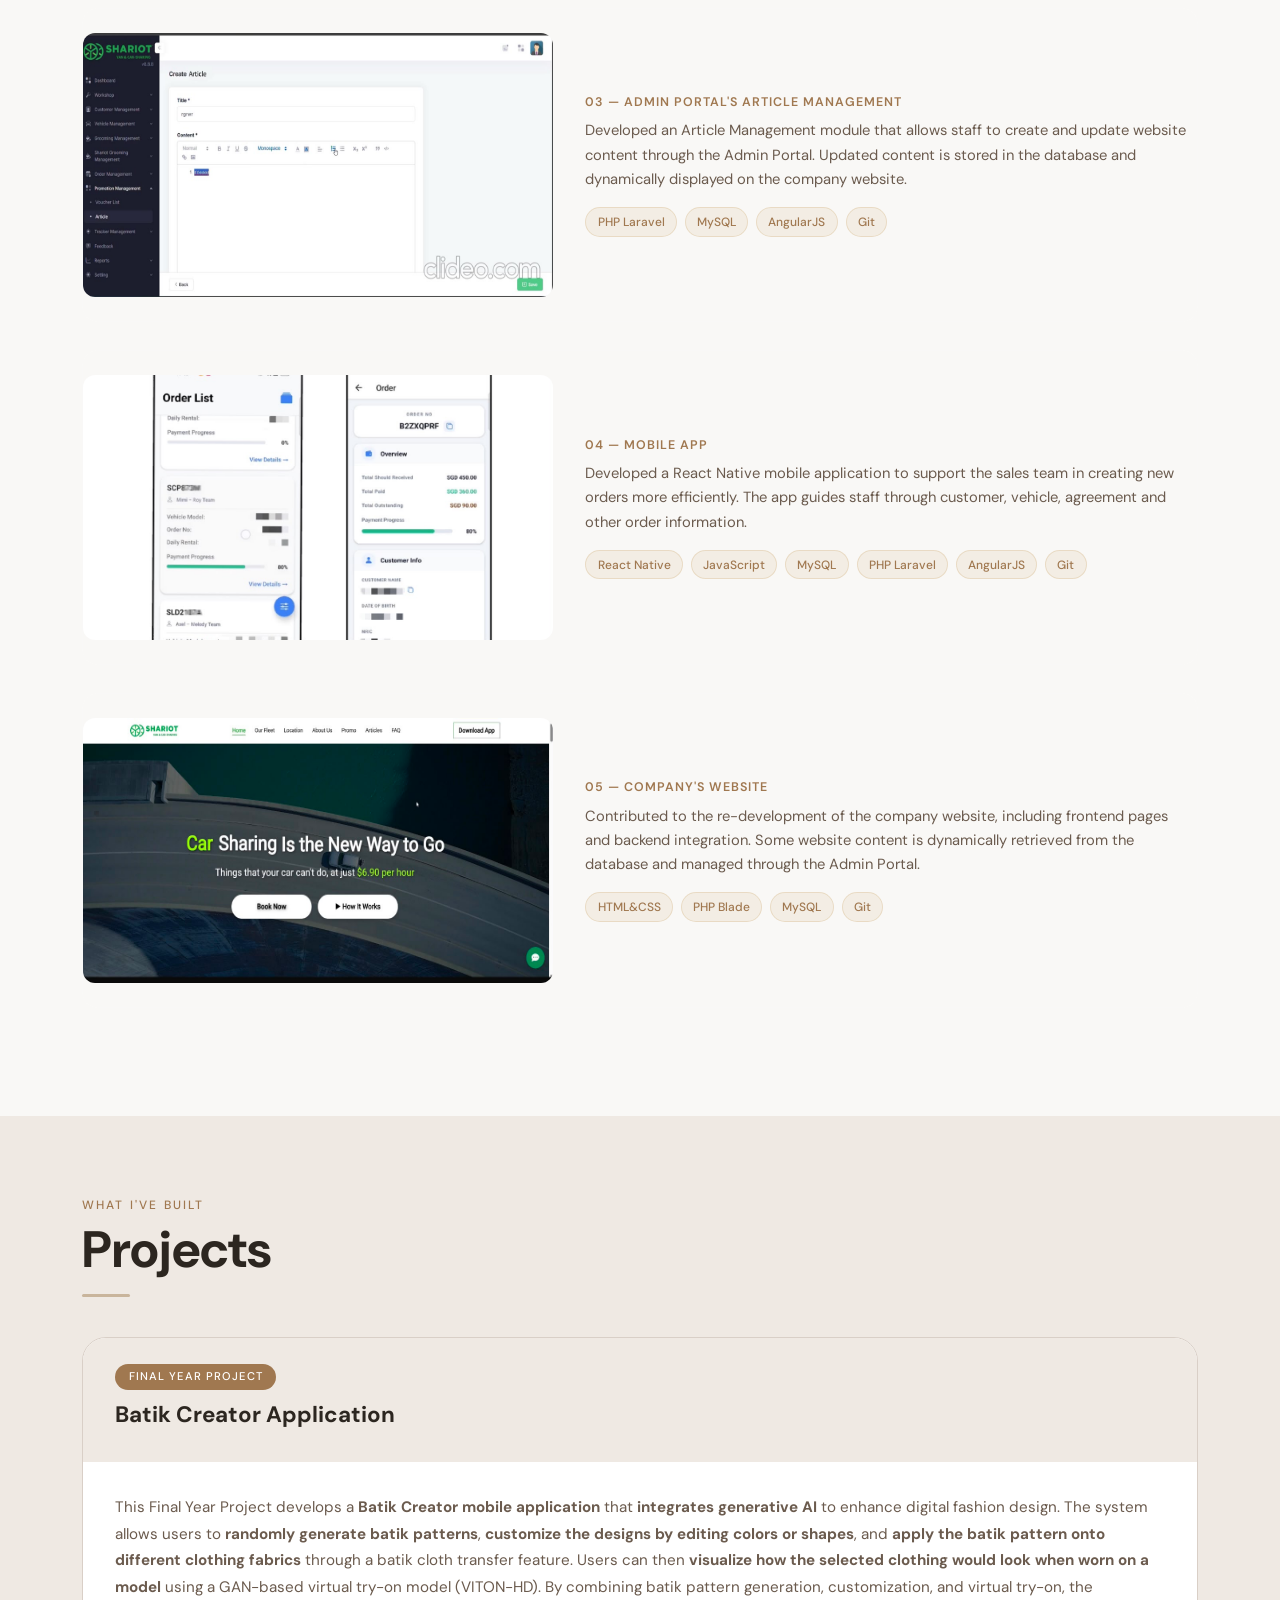
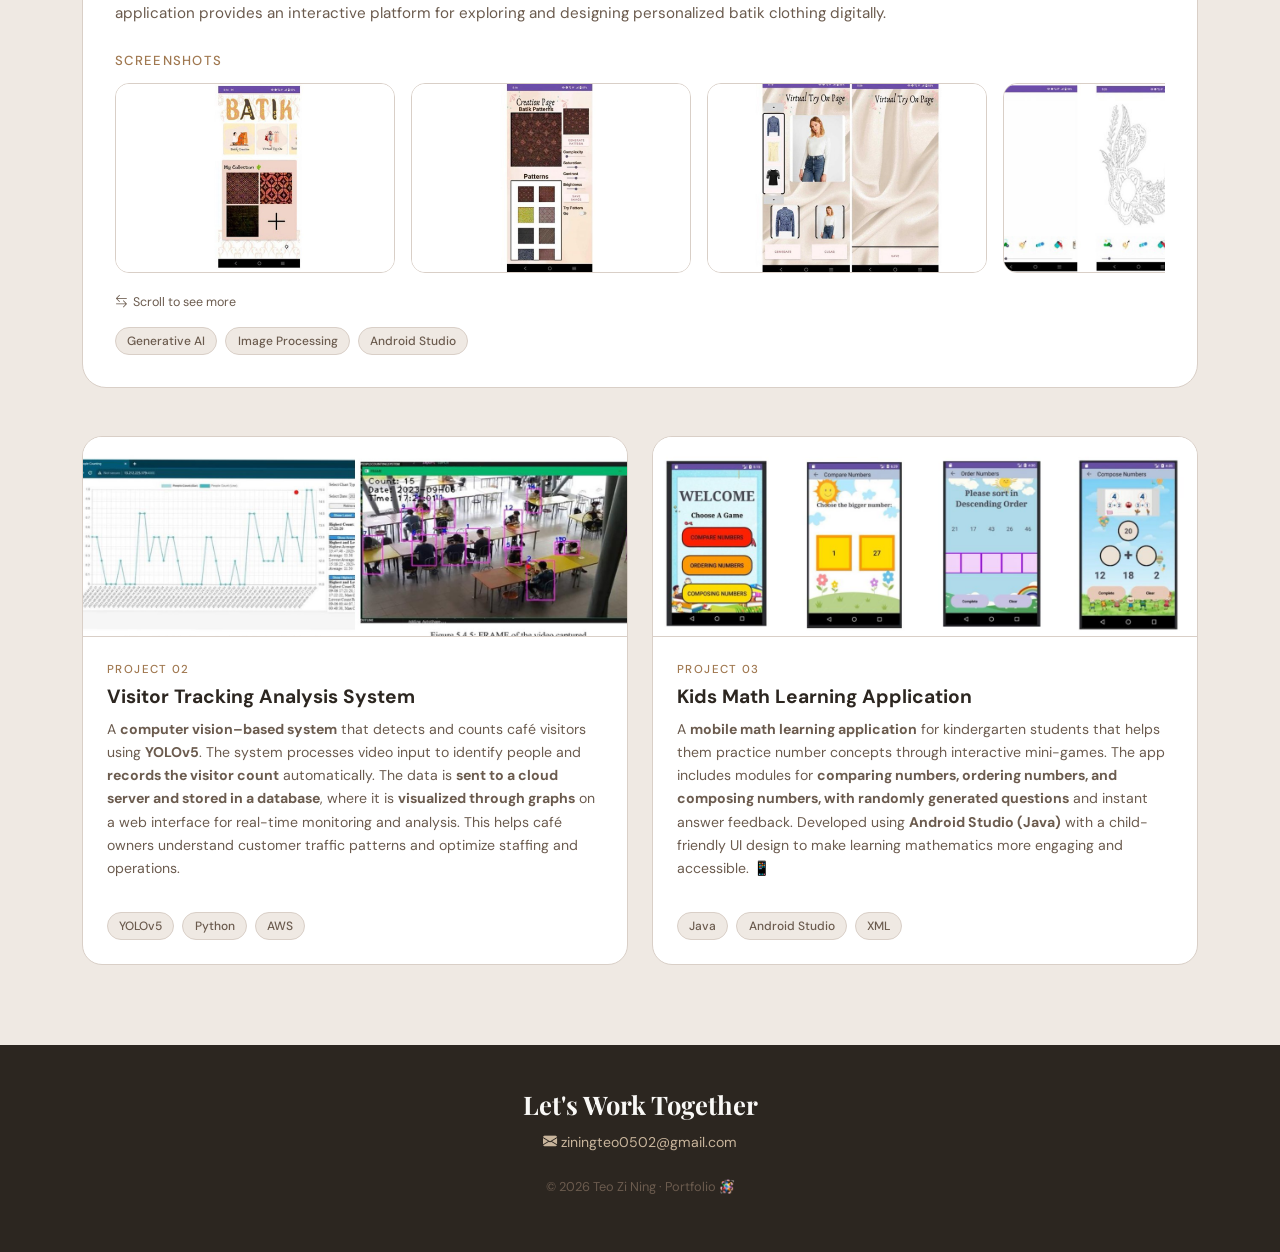
==== commit 593241a8: "modify nav bar" ====
--- a/index.html
+++ b/index.html
@@ -576,6 +576,14 @@
         }
       }
 
+      /* Floating navbar on scroll */
+      const nav = document.querySelector(".portfolio-nav");
+      function handleNavScroll() {
+        nav.classList.toggle("scrolled", window.scrollY > 40);
+      }
+      window.addEventListener("scroll", handleNavScroll, { passive: true });
+      handleNavScroll(); // set correct state on page load
+
       /* Scroll-reveal — triggers every time element enters viewport */
       const io = new IntersectionObserver(
         (entries) => {
@@ -595,4 +603,4 @@
         .forEach((el) => io.observe(el));
     </script>
   </body>
-</html>
+</html>
--- a/portfolio.css
+++ b/portfolio.css
@@ -6,6 +6,23 @@
   --dark: #2c2620;
   --mid: #6b5b4e;
   --accent: #a07850;
+  --nav-inset: 0.75rem;
+}
+
+@media (min-width: 576px) {
+  :root { --nav-inset: calc((100% - 516px) / 2); }
+}
+@media (min-width: 768px) {
+  :root { --nav-inset: calc((100% - 696px) / 2); }
+}
+@media (min-width: 992px) {
+  :root { --nav-inset: calc((100% - 936px) / 2); }
+}
+@media (min-width: 1200px) {
+  :root { --nav-inset: calc((100% - 1116px) / 2); }
+}
+@media (min-width: 1400px) {
+  :root { --nav-inset: calc((100% - 1296px) / 2); }
 }
 
 * {
@@ -42,11 +59,31 @@
   z-index: 999;
   background: rgba(249, 248, 246, 0.88);
   backdrop-filter: blur(12px);
+  border: 1px solid transparent;
   border-bottom: 1px solid var(--warm);
+  border-radius: 0;
   padding: 0.9rem 2rem;
   display: flex;
   align-items: center;
   justify-content: space-between;
+  transition:
+    top 0.35s ease,
+    left 0.35s ease,
+    right 0.35s ease,
+    border-radius 0.35s ease,
+    background 0.35s ease,
+    box-shadow 0.35s ease,
+    border-color 0.35s ease;
+}
+/* Floating box state */
+nav.portfolio-nav.scrolled {
+  top: 14px;
+  left: var(--nav-inset);
+  right: var(--nav-inset);
+  border-radius: 18px;
+  background: rgba(255, 255, 255, 0.95);
+  border: 1px solid var(--warm);
+  box-shadow: 0 8px 30px rgba(44, 38, 32, 0.06);
 }
 nav.portfolio-nav .logo {
   font-family: "DM Sans", sans-serif;
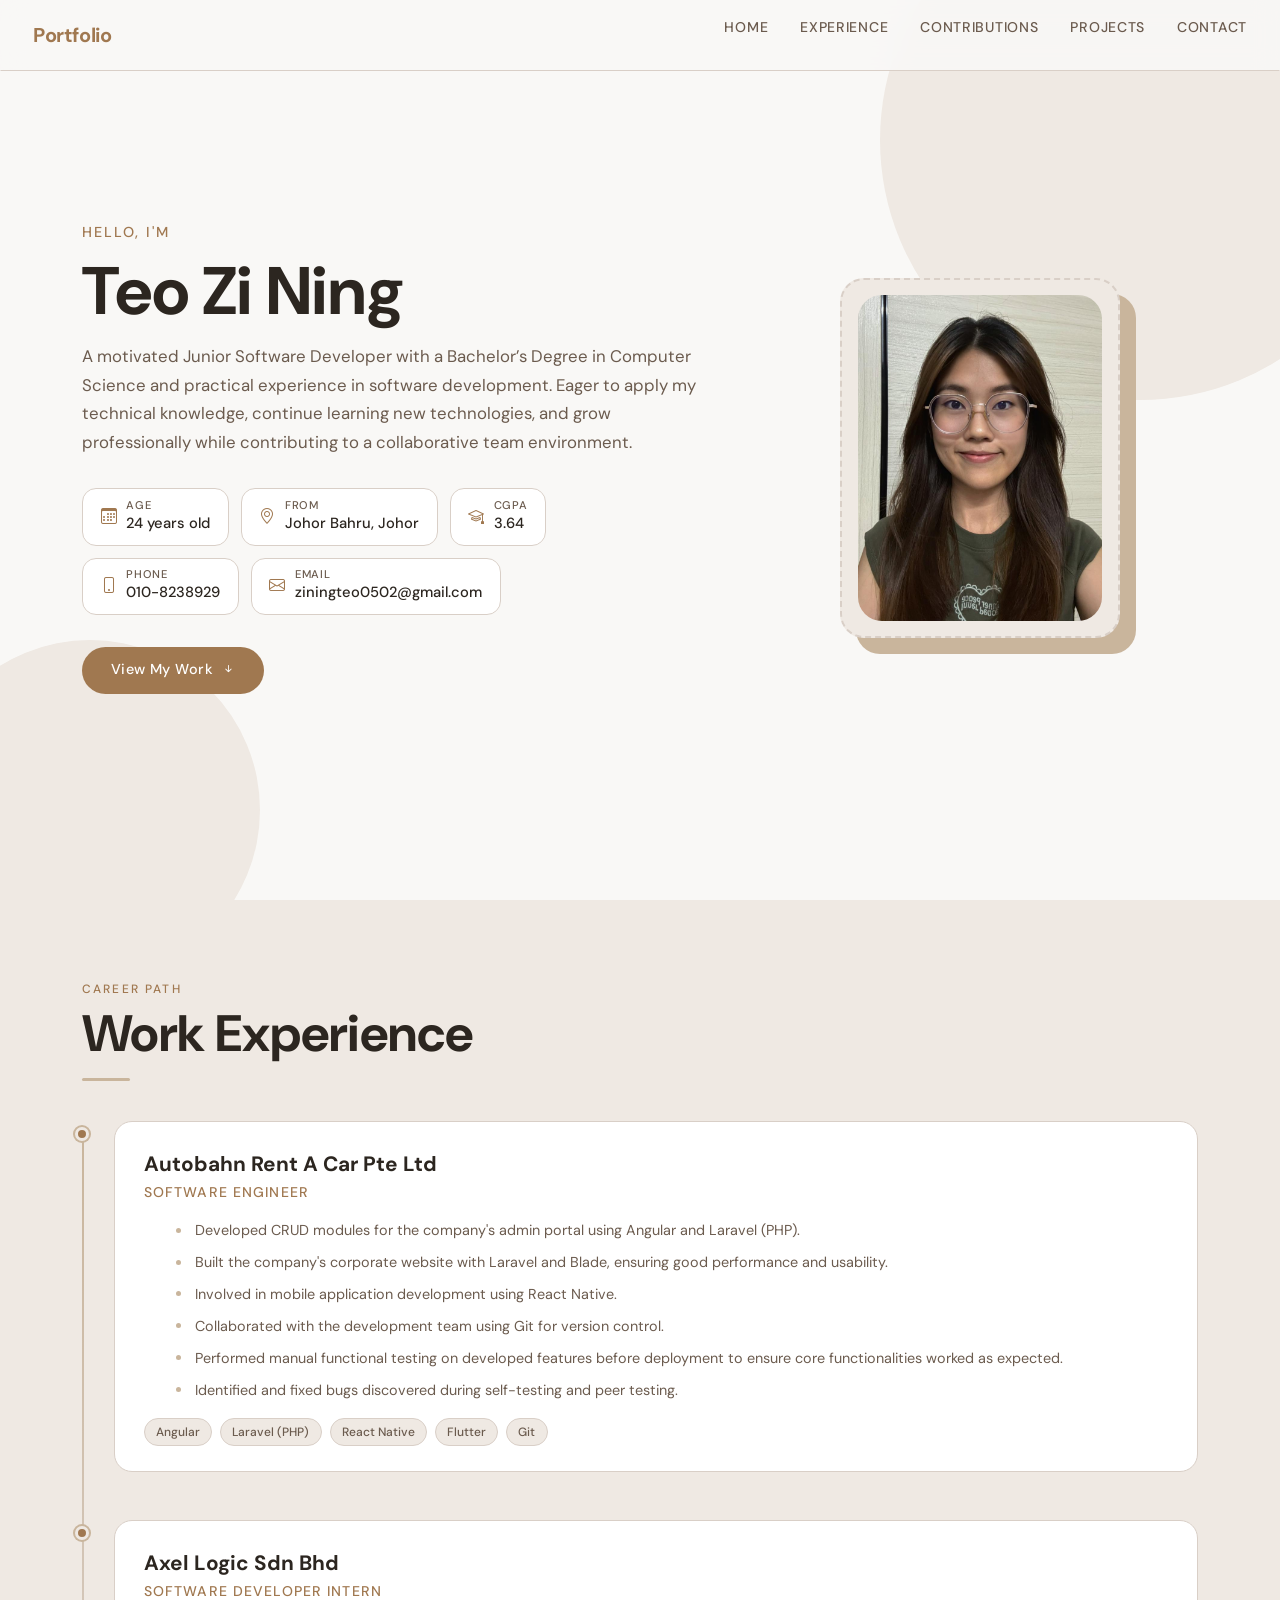
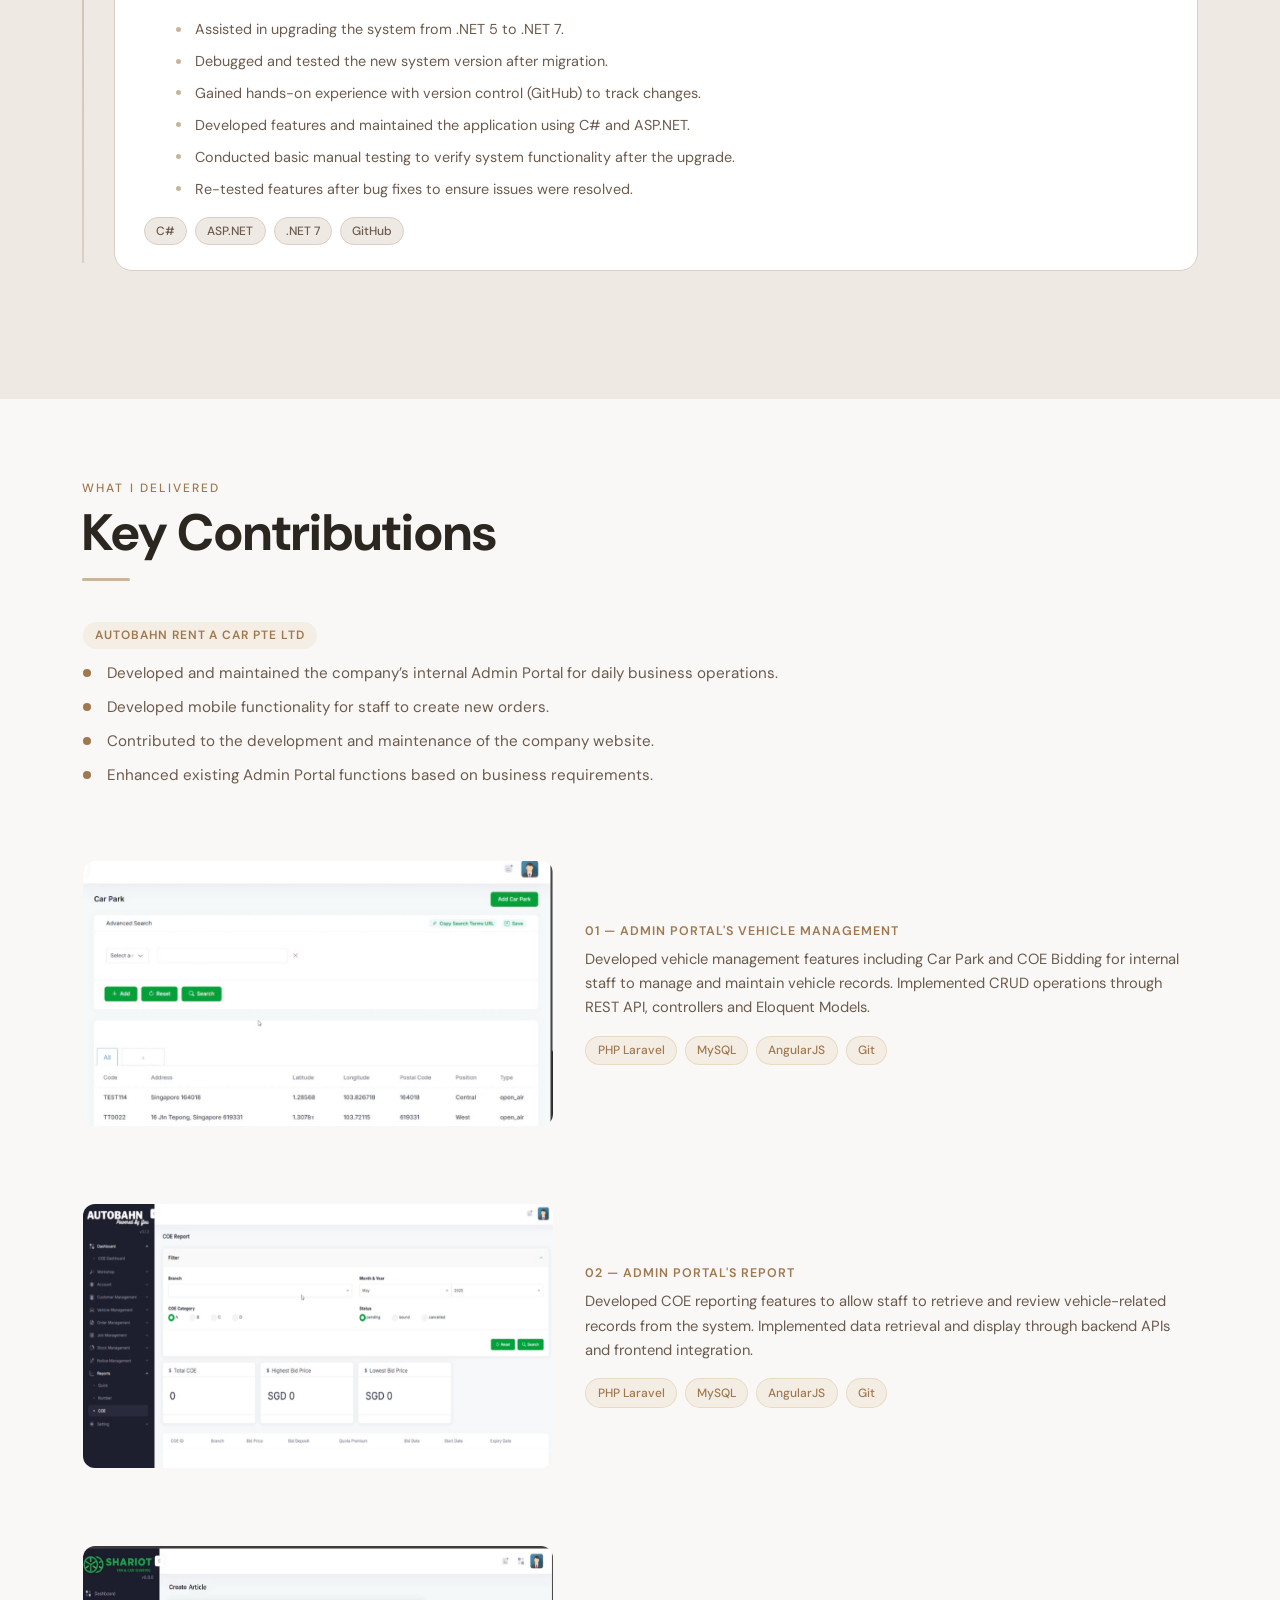
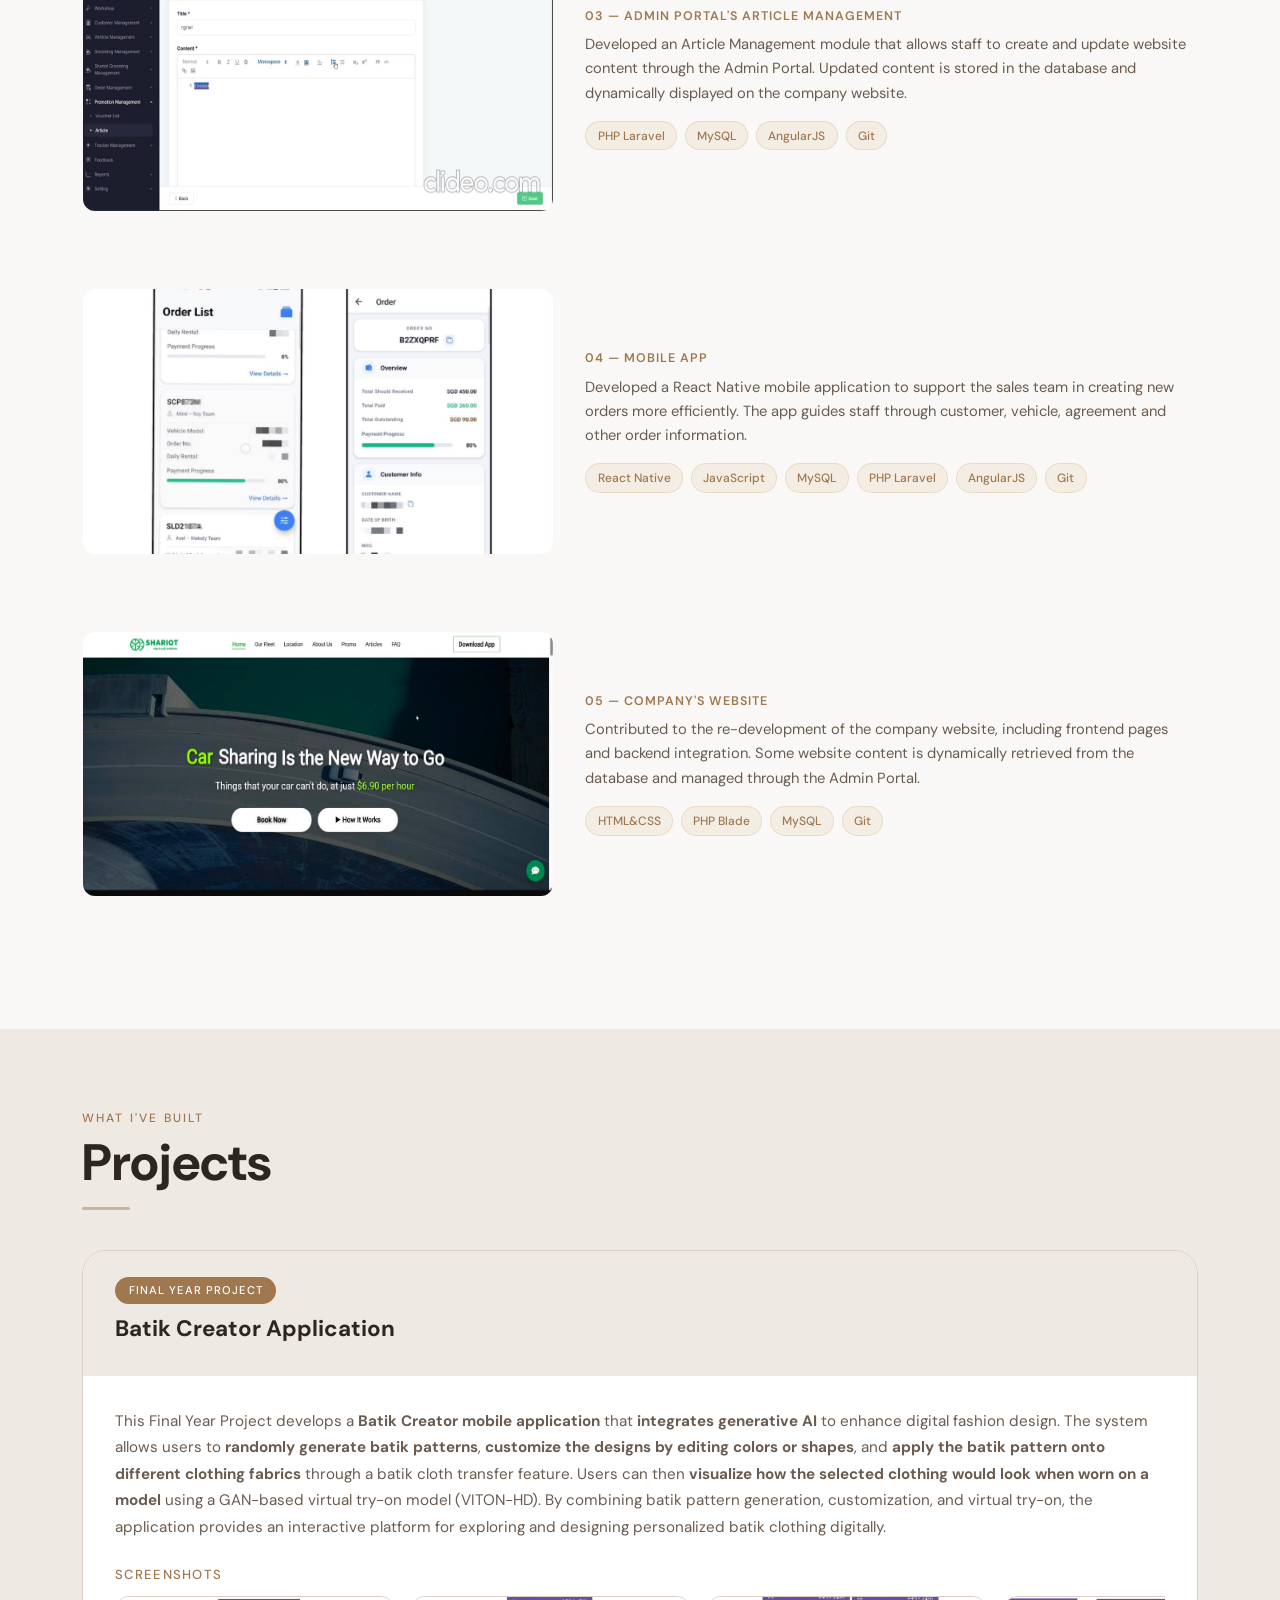
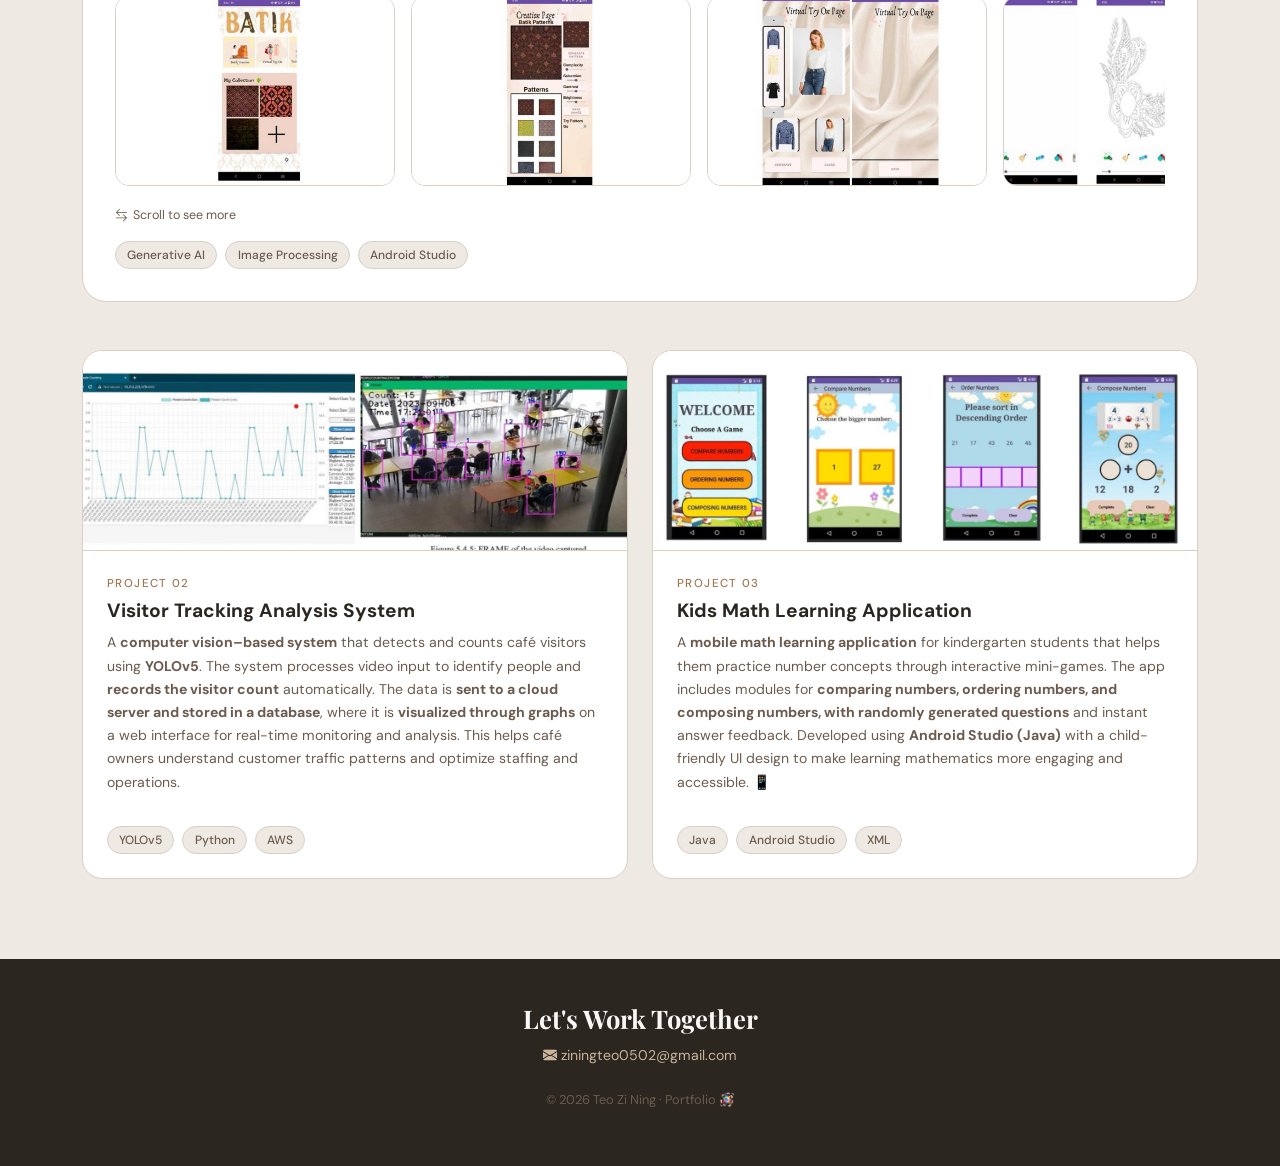
==== commit 54c4efad: "update self intro" ====
--- a/index.html
+++ b/index.html
@@ -57,12 +57,11 @@
               <h1 class="hero-name">Teo Zi Ning</h1>
               <!-- <h1 class="hero-name">Your <span>Full Name</span><br>Here</h1> -->
               <p class="hero-tagline">
-                A self-motivated IT professional with nearly one year of
-                hands-on experience in software development. I hold a Bachelor’s
-                Degree in Computer Science and have gained practical experience
-                working on real-world projects. I am eager to continue growing
-                my technical skills and contribute effectively in a dynamic team
-                environment.
+                A motivated Junior Software Developer with a Bachelor’s Degree
+                in Computer Science and practical experience in software
+                development. Eager to apply my technical knowledge, continue
+                learning new technologies, and grow professionally while
+                contributing to a collaborative team environment.
               </p>
 
               <div class="info-cards">
@@ -140,7 +139,7 @@
               <div class="timeline-item" data-animate>
                 <div class="timeline-dot"></div>
                 <div class="timeline-card">
-                  <span class="timeline-period">Mar 2025 – Dec 2025</span>
+                  <!-- <span class="timeline-period">XXX XXXX – XXX XXXX</span> -->
                   <p class="timeline-company">Autobahn Rent A Car Pte Ltd</p>
                   <p class="timeline-role">Software Engineer</p>
                   <ul class="timeline-duties">
@@ -183,7 +182,7 @@
               <div class="timeline-item" data-animate>
                 <div class="timeline-dot"></div>
                 <div class="timeline-card">
-                  <span class="timeline-period">Oct 2023 – Jan 2024</span>
+                  <!-- <span class="timeline-period">XXX XXXX – XXX XXXX</span> -->
                   <p class="timeline-company">Axel Logic Sdn Bhd</p>
                   <p class="timeline-role">Software Developer Intern</p>
                   <ul class="timeline-duties">
@@ -603,4 +602,4 @@
         .forEach((el) => io.observe(el));
     </script>
   </body>
-</html>+</html>
--- a/portfolio.css
+++ b/portfolio.css
@@ -305,7 +305,7 @@
 .hero-tagline {
   font-size: 1.05rem;
   color: var(--mid);
-  max-width: 420px;
+  /* max-width: 420px; */
   line-height: 1.7;
   margin-bottom: 2rem;
   opacity: 0;
